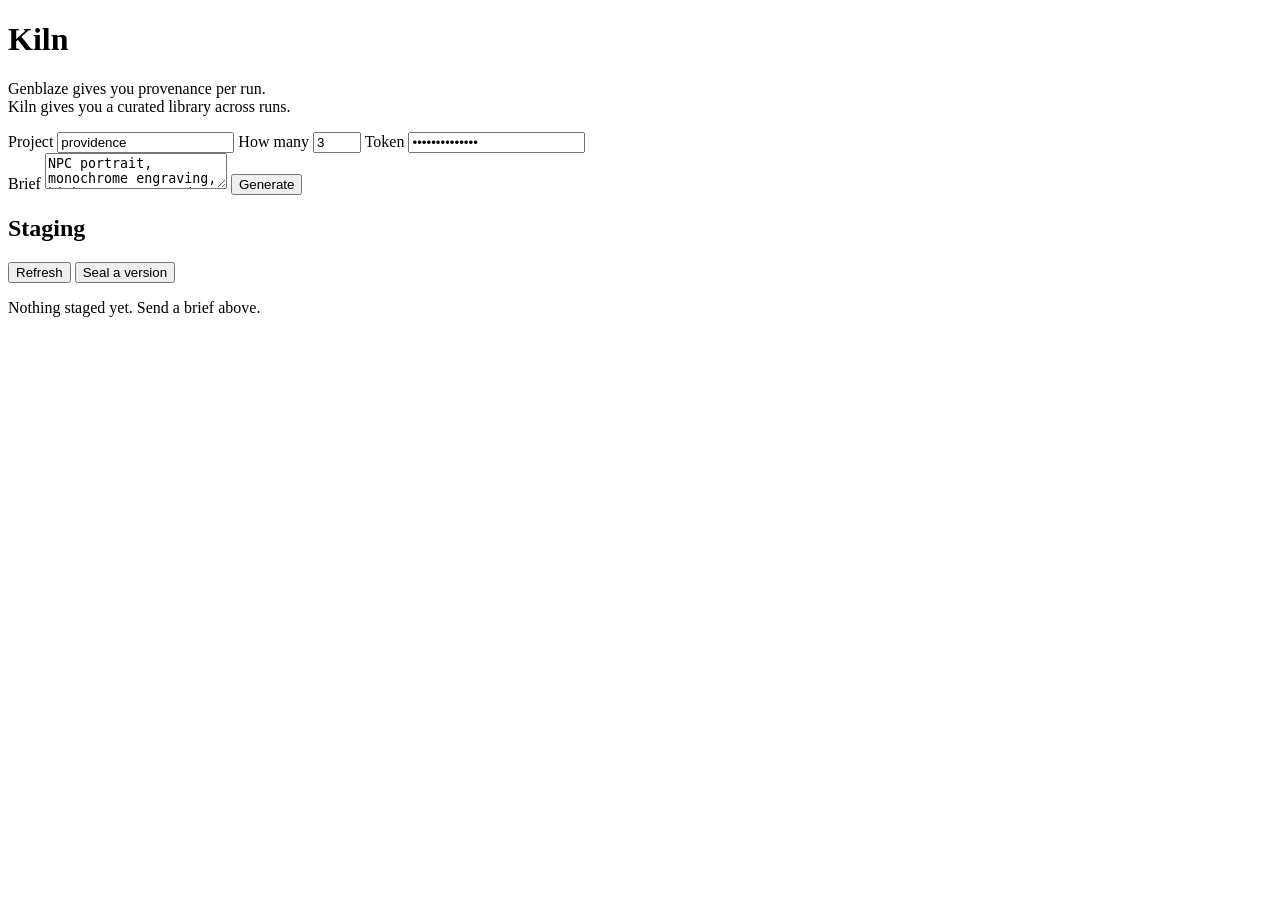
==== static/index.html @ 76218956 "Add UI and service wiring; full journey verified in a browser Verified live at localhost:8000: brief" ====
<!doctype html>
<html lang="en">
<head>
<meta charset="utf-8">
<meta name="viewport" content="width=device-width, initial-scale=1">
<title>Kiln — assets with a memory</title>
<link rel="stylesheet" href="/styles.css">
</head>
<body>

<header>
  <h1>Kiln</h1>
  <p class="tagline">Genblaze gives you provenance per run.<br>
     Kiln gives you a curated library across runs.</p>
</header>

<section class="panel">
  <form id="brief-form">
    <div class="row">
      <label>Project <input id="project" value="providence" required></label>
      <label>How many <input id="count" type="number" min="1" max="12" value="3"></label>
      <label>Token <input id="token" type="password" value="kiln-demo-2026"></label>
    </div>
    <label>Brief
      <textarea id="description" rows="2" required>NPC portrait, monochrome engraving, high contrast woodcut</textarea>
    </label>
    <button id="go">Generate</button>
  </form>
  <p id="status" class="status"></p>
</section>

<section class="panel">
  <div class="row spread">
    <h2>Staging</h2>
    <span>
      <button id="refresh" class="ghost">Refresh</button>
      <button id="publish">Seal a version</button>
    </span>
  </div>
  <div id="grid"></div>
  <p id="empty" class="muted">Nothing staged yet. Send a brief above.</p>
</section>

<dialog id="prov">
  <h2>Provenance</h2>
  <dl id="prov-body"></dl>
  <button onclick="document.getElementById('prov').close()">Close</button>
</dialog>

<script src="/app.js"></script>
</body>
</html>
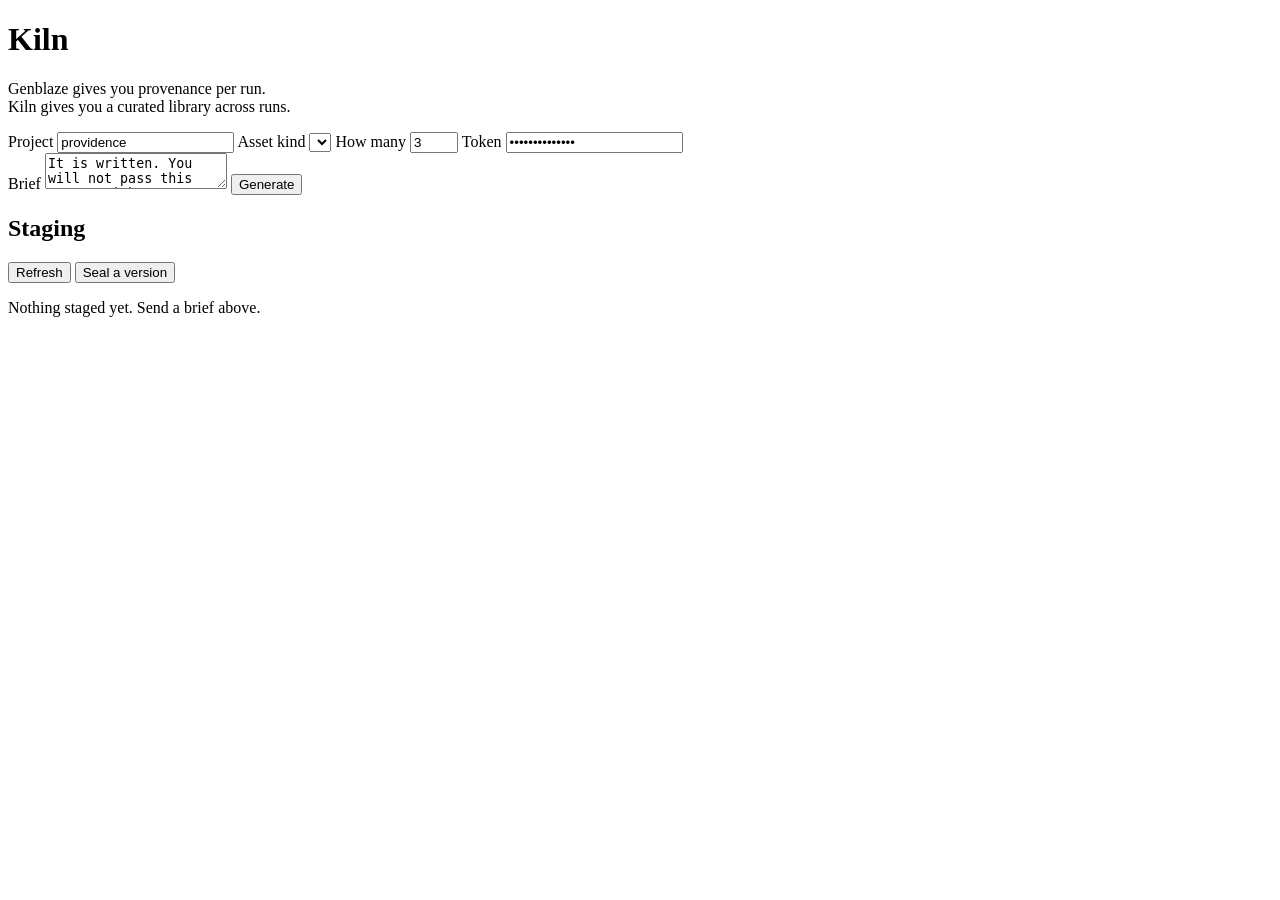
==== commit 5684f353: "Add asset kinds, savings counter, and per-modality previews Kinds declare what a deployment can make" ====
--- a/static/index.html
+++ b/static/index.html
@@ -18,15 +18,17 @@
   <form id="brief-form">
     <div class="row">
       <label>Project <input id="project" value="providence" required></label>
+      <label>Asset kind <select id="kind"></select></label>
       <label>How many <input id="count" type="number" min="1" max="12" value="3"></label>
       <label>Token <input id="token" type="password" value="kiln-demo-2026"></label>
     </div>
     <label>Brief
-      <textarea id="description" rows="2" required>NPC portrait, monochrome engraving, high contrast woodcut</textarea>
+      <textarea id="description" rows="2" required>It is written. You will not pass this gate tonight.</textarea>
     </label>
     <button id="go">Generate</button>
   </form>
   <p id="status" class="status"></p>
+  <p id="savings" class="muted"></p>
 </section>
 
 <section class="panel">
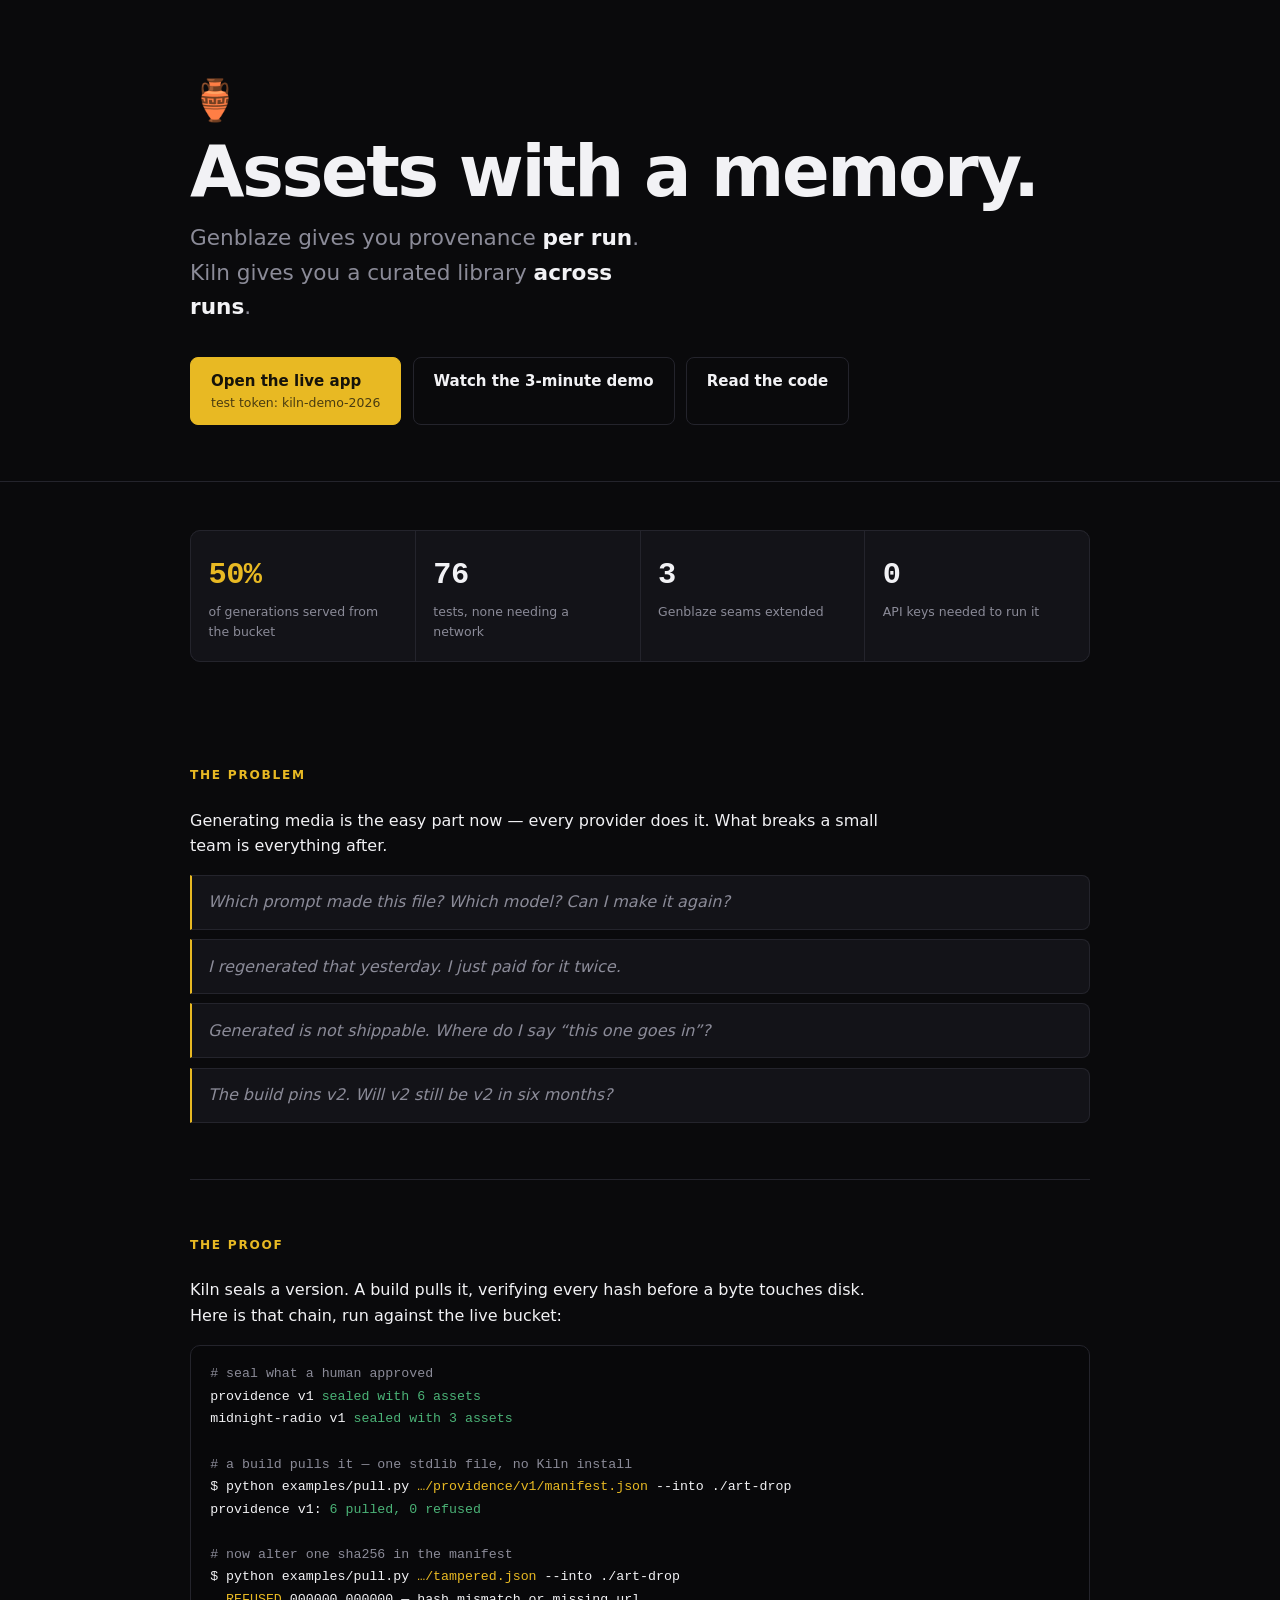
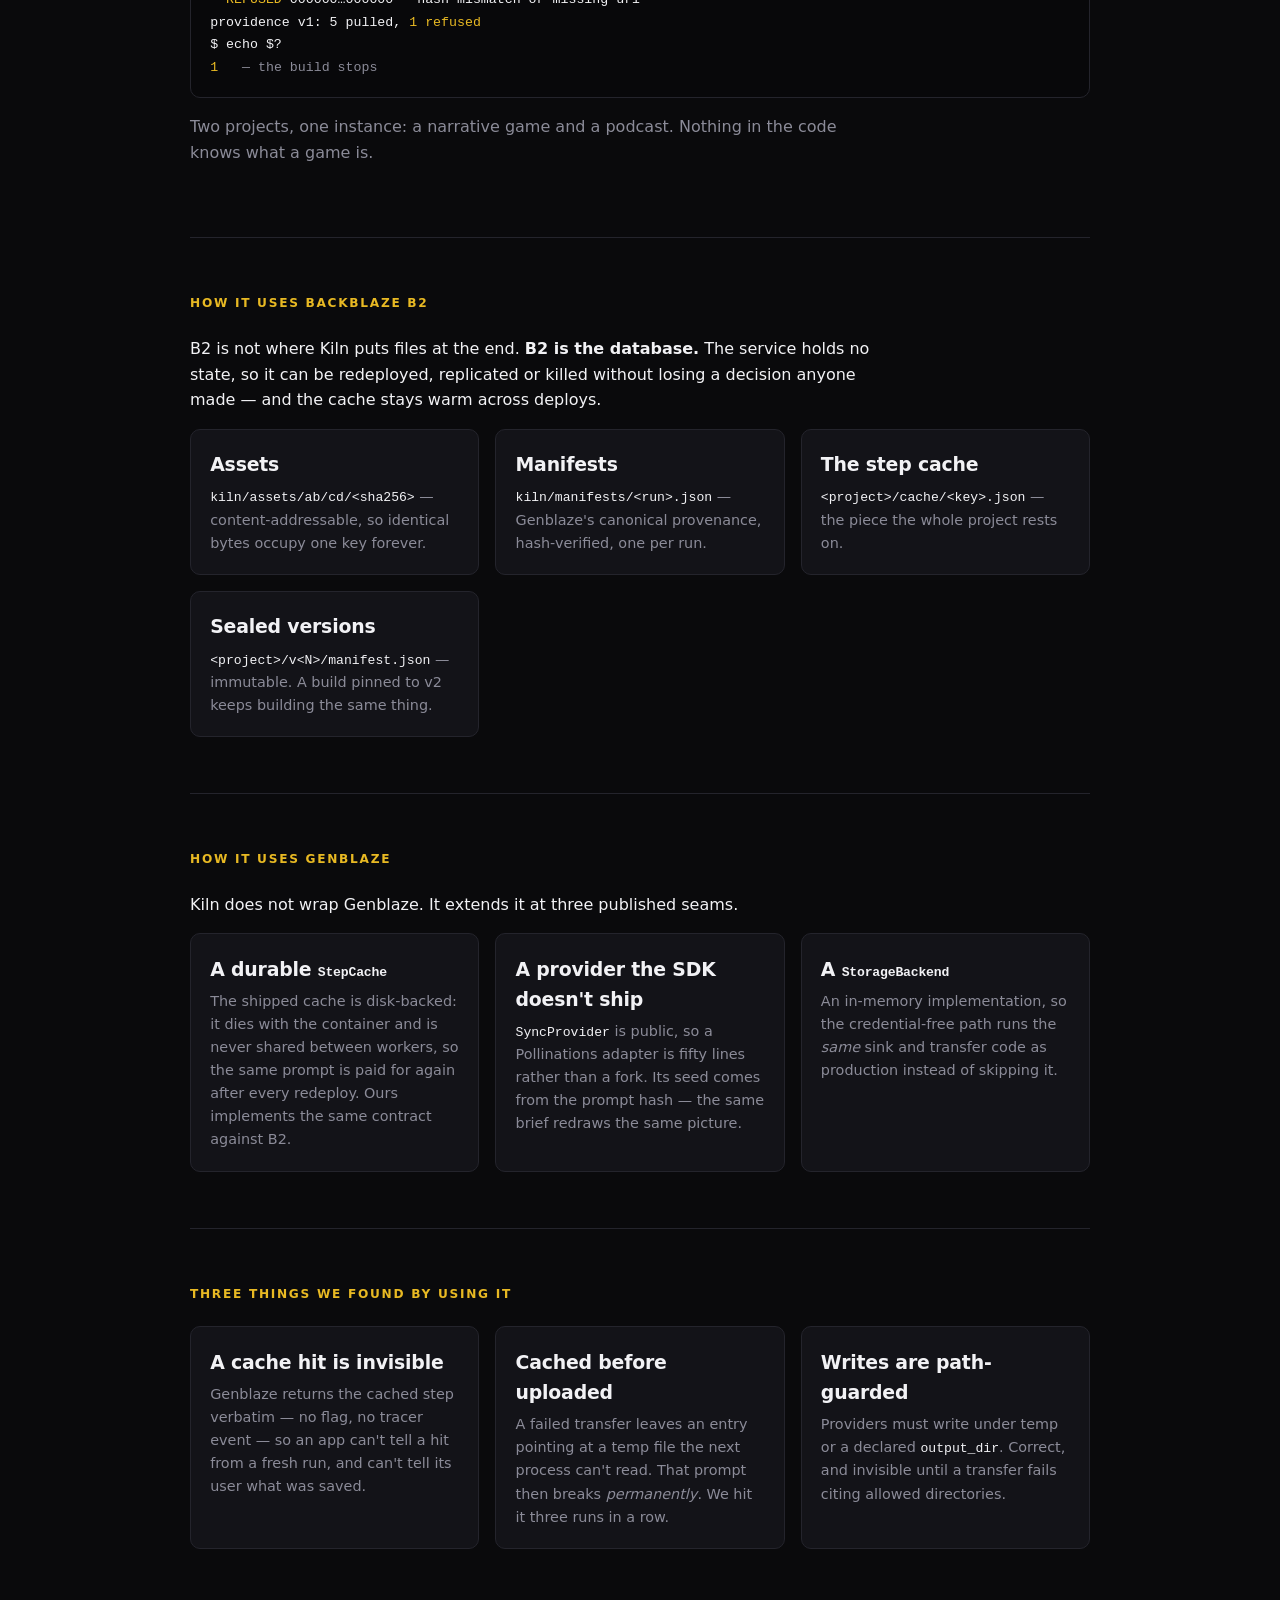
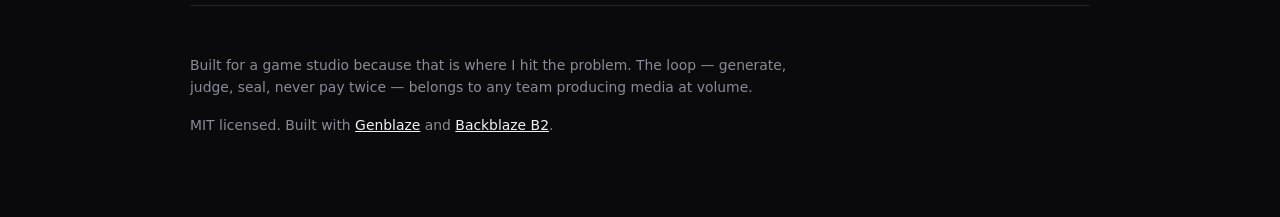
==== commit 12eacb6e: "One server, one origin: the showcase is the app's front door Follows the LAFYA model rather than spl" ====
--- a/static/index.html
+++ b/static/index.html
@@ -4,51 +4,247 @@
 <meta charset="utf-8">
 <meta name="viewport" content="width=device-width, initial-scale=1">
 <title>Kiln — assets with a memory</title>
-<link rel="stylesheet" href="/styles.css">
+<meta name="description" content="A curated, versioned asset library built on Genblaze and Backblaze B2. Generate, judge, seal — and never pay for the same generation twice.">
+<link rel="icon" href="data:image/svg+xml,<svg xmlns='http://www.w3.org/2000/svg' viewBox='0 0 100 100'><text y='.9em' font-size='90'>🏺</text></svg>">
+<style>
+  :root {
+    --bg: #0a0a0c;
+    --panel: #131318;
+    --line: #24242c;
+    --ink: #f2f2f5;
+    --dim: #8b8b98;
+    --hot: #e8b923;
+    --ok: #4bb377;
+    --mono: ui-monospace, "SF Mono", "Cascadia Code", Menlo, monospace;
+    color-scheme: dark;
+  }
+  * { box-sizing: border-box; }
+  html { scroll-behavior: smooth; }
+  body {
+    margin: 0;
+    background: var(--bg);
+    color: var(--ink);
+    font-family: ui-sans-serif, system-ui, -apple-system, "Segoe UI", sans-serif;
+    line-height: 1.6;
+    -webkit-font-smoothing: antialiased;
+  }
+  .wrap { max-width: 940px; margin: 0 auto; padding: 0 1.25rem; }
+
+  /* ---- hero ---- */
+  header { padding: 5rem 0 3.5rem; border-bottom: 1px solid var(--line); }
+  .mark { font-size: 2.5rem; line-height: 1; }
+  h1 {
+    font-size: clamp(2.6rem, 7vw, 4.4rem);
+    line-height: 1.03;
+    letter-spacing: -0.035em;
+    margin: 1rem 0 0.8rem;
+    font-weight: 700;
+  }
+  .claim {
+    font-size: clamp(1.05rem, 2.4vw, 1.35rem);
+    color: var(--dim);
+    max-width: 34ch;
+    margin: 0 0 2rem;
+  }
+  .claim b { color: var(--ink); font-weight: 600; }
+
+  .actions { display: flex; flex-wrap: wrap; gap: 0.7rem; }
+  a.btn {
+    display: inline-block;
+    padding: 0.7rem 1.25rem;
+    border-radius: 8px;
+    text-decoration: none;
+    font-weight: 600;
+    font-size: 0.94rem;
+    border: 1px solid var(--line);
+    color: var(--ink);
+    transition: transform 0.12s ease, border-color 0.12s ease;
+  }
+  a.btn:hover { transform: translateY(-1px); border-color: var(--hot); }
+  a.btn.primary { background: var(--hot); color: #16130a; border-color: var(--hot); }
+  a.btn small { display: block; font-weight: 400; font-size: 0.78rem; opacity: 0.75; }
+
+  /* ---- stats ---- */
+  .stats {
+    display: grid;
+    grid-template-columns: repeat(auto-fit, minmax(150px, 1fr));
+    gap: 1px;
+    background: var(--line);
+    border: 1px solid var(--line);
+    border-radius: 10px;
+    overflow: hidden;
+    margin: 3rem 0;
+  }
+  .stat { background: var(--panel); padding: 1.2rem 1.1rem; }
+  .stat .n { font-size: 1.9rem; font-weight: 700; letter-spacing: -0.02em; font-family: var(--mono); }
+  .stat .n.hot { color: var(--hot); }
+  .stat .l { font-size: 0.78rem; color: var(--dim); margin-top: 0.15rem; }
+
+  /* ---- sections ---- */
+  section { padding: 3.5rem 0; border-bottom: 1px solid var(--line); }
+  h2 {
+    font-size: 0.76rem;
+    text-transform: uppercase;
+    letter-spacing: 0.14em;
+    color: var(--hot);
+    margin: 0 0 1.4rem;
+    font-weight: 600;
+  }
+  h3 { font-size: 1.18rem; margin: 0 0 0.4rem; letter-spacing: -0.01em; }
+  p { margin: 0 0 1rem; max-width: 68ch; }
+  .dim { color: var(--dim); }
+
+  .asks { display: grid; gap: 0.6rem; margin: 0; padding: 0; list-style: none; }
+  .asks li {
+    padding: 0.85rem 1rem;
+    background: var(--panel);
+    border: 1px solid var(--line);
+    border-left: 2px solid var(--hot);
+    border-radius: 0 8px 8px 0;
+    font-style: italic;
+    color: var(--dim);
+  }
+
+  .cards { display: grid; grid-template-columns: repeat(auto-fit, minmax(255px, 1fr)); gap: 1rem; }
+  .card {
+    background: var(--panel);
+    border: 1px solid var(--line);
+    border-radius: 10px;
+    padding: 1.2rem;
+  }
+  .card p { font-size: 0.9rem; color: var(--dim); margin: 0; }
+  .card code { color: var(--ink); font-family: var(--mono); font-size: 0.82rem; }
+
+  pre {
+    background: #08080a;
+    border: 1px solid var(--line);
+    border-radius: 10px;
+    padding: 1.1rem 1.2rem;
+    overflow-x: auto;
+    font-family: var(--mono);
+    font-size: 0.83rem;
+    line-height: 1.7;
+    margin: 0 0 1rem;
+  }
+  pre .c { color: var(--dim); }
+  pre .g { color: var(--ok); }
+  pre .y { color: var(--hot); }
+
+  footer { padding: 3rem 0 4rem; color: var(--dim); font-size: 0.87rem; }
+  footer a { color: var(--ink); }
+
+  @media (max-width: 560px) {
+    header { padding: 3rem 0 2.5rem; }
+    .actions { flex-direction: column; }
+    a.btn { text-align: center; }
+  }
+</style>
 </head>
 <body>
 
 <header>
-  <h1>Kiln</h1>
-  <p class="tagline">Genblaze gives you provenance per run.<br>
-     Kiln gives you a curated library across runs.</p>
+  <div class="wrap">
+    <div class="mark">🏺</div>
+    <h1>Assets with a memory.</h1>
+    <p class="claim">
+      Genblaze gives you provenance <b>per run</b>.<br>
+      Kiln gives you a curated library <b>across runs</b>.
+    </p>
+    <div class="actions">
+      <!-- same origin: the tool is this server, not another deployment -->
+      <a class="btn primary" href="/app/">Open the live app<small>test token: kiln-demo-2026</small></a>
+      <!-- TODO: replace with the YouTube URL before submitting -->
+      <a class="btn" href="#" id="video">Watch the 3-minute demo</a>
+      <!-- TODO: replace with the GitHub URL before submitting -->
+      <a class="btn" href="#" id="repo">Read the code</a>
+    </div>
+  </div>
 </header>
 
-<section class="panel">
-  <form id="brief-form">
-    <div class="row">
-      <label>Project <input id="project" value="providence" required></label>
-      <label>Asset kind <select id="kind"></select></label>
-      <label>How many <input id="count" type="number" min="1" max="12" value="3"></label>
-      <label>Token <input id="token" type="password" value="kiln-demo-2026"></label>
-    </div>
-    <label>Brief
-      <textarea id="description" rows="2" required>It is written. You will not pass this gate tonight.</textarea>
-    </label>
-    <button id="go">Generate</button>
-  </form>
-  <p id="status" class="status"></p>
-  <p id="savings" class="muted"></p>
-</section>
-
-<section class="panel">
-  <div class="row spread">
-    <h2>Staging</h2>
-    <span>
-      <button id="refresh" class="ghost">Refresh</button>
-      <button id="publish">Seal a version</button>
-    </span>
+<div class="wrap">
+
+  <div class="stats">
+    <div class="stat"><div class="n hot">50%</div><div class="l">of generations served from the bucket</div></div>
+    <div class="stat"><div class="n">76</div><div class="l">tests, none needing a network</div></div>
+    <div class="stat"><div class="n">3</div><div class="l">Genblaze seams extended</div></div>
+    <div class="stat"><div class="n">0</div><div class="l">API keys needed to run it</div></div>
   </div>
-  <div id="grid"></div>
-  <p id="empty" class="muted">Nothing staged yet. Send a brief above.</p>
-</section>
-
-<dialog id="prov">
-  <h2>Provenance</h2>
-  <dl id="prov-body"></dl>
-  <button onclick="document.getElementById('prov').close()">Close</button>
-</dialog>
-
-<script src="/app.js"></script>
+
+  <section>
+    <h2>The problem</h2>
+    <p>Generating media is the easy part now — every provider does it. What breaks a small team is everything after.</p>
+    <ul class="asks">
+      <li>Which prompt made this file? Which model? Can I make it again?</li>
+      <li>I regenerated that yesterday. I just paid for it twice.</li>
+      <li>Generated is not shippable. Where do I say “this one goes in”?</li>
+      <li>The build pins v2. Will v2 still be v2 in six months?</li>
+    </ul>
+  </section>
+
+  <section>
+    <h2>The proof</h2>
+    <p>Kiln seals a version. A build pulls it, verifying every hash before a byte touches disk. Here is that chain, run against the live bucket:</p>
+<pre><span class="c"># seal what a human approved</span>
+providence v1 <span class="g">sealed with 6 assets</span>
+midnight-radio v1 <span class="g">sealed with 3 assets</span>
+
+<span class="c"># a build pulls it — one stdlib file, no Kiln install</span>
+$ python examples/pull.py <span class="y">…/providence/v1/manifest.json</span> --into ./art-drop
+providence v1: <span class="g">6 pulled, 0 refused</span>
+
+<span class="c"># now alter one sha256 in the manifest</span>
+$ python examples/pull.py <span class="y">…/tampered.json</span> --into ./art-drop
+  <span class="y">REFUSED</span> 000000…000000 — hash mismatch or missing url
+providence v1: 5 pulled, <span class="y">1 refused</span>
+$ echo $?
+<span class="y">1</span>   <span class="c">— the build stops</span></pre>
+    <p class="dim">Two projects, one instance: a narrative game and a podcast. Nothing in the code knows what a game is.</p>
+  </section>
+
+  <section>
+    <h2>How it uses Backblaze B2</h2>
+    <p>B2 is not where Kiln puts files at the end. <b>B2 is the database.</b> The service holds no state, so it can be redeployed, replicated or killed without losing a decision anyone made — and the cache stays warm across deploys.</p>
+    <div class="cards">
+      <div class="card"><h3>Assets</h3><p><code>kiln/assets/ab/cd/&lt;sha256&gt;</code> — content-addressable, so identical bytes occupy one key forever.</p></div>
+      <div class="card"><h3>Manifests</h3><p><code>kiln/manifests/&lt;run&gt;.json</code> — Genblaze's canonical provenance, hash-verified, one per run.</p></div>
+      <div class="card"><h3>The step cache</h3><p><code>&lt;project&gt;/cache/&lt;key&gt;.json</code> — the piece the whole project rests on.</p></div>
+      <div class="card"><h3>Sealed versions</h3><p><code>&lt;project&gt;/v&lt;N&gt;/manifest.json</code> — immutable. A build pinned to v2 keeps building the same thing.</p></div>
+    </div>
+  </section>
+
+  <section>
+    <h2>How it uses Genblaze</h2>
+    <p>Kiln does not wrap Genblaze. It extends it at three published seams.</p>
+    <div class="cards">
+      <div class="card">
+        <h3>A durable <code>StepCache</code></h3>
+        <p>The shipped cache is disk-backed: it dies with the container and is never shared between workers, so the same prompt is paid for again after every redeploy. Ours implements the same contract against B2.</p>
+      </div>
+      <div class="card">
+        <h3>A provider the SDK doesn't ship</h3>
+        <p><code>SyncProvider</code> is public, so a Pollinations adapter is fifty lines rather than a fork. Its seed comes from the prompt hash — the same brief redraws the same picture.</p>
+      </div>
+      <div class="card">
+        <h3>A <code>StorageBackend</code></h3>
+        <p>An in-memory implementation, so the credential-free path runs the <em>same</em> sink and transfer code as production instead of skipping it.</p>
+      </div>
+    </div>
+  </section>
+
+  <section>
+    <h2>Three things we found by using it</h2>
+    <div class="cards">
+      <div class="card"><h3>A cache hit is invisible</h3><p>Genblaze returns the cached step verbatim — no flag, no tracer event — so an app can't tell a hit from a fresh run, and can't tell its user what was saved.</p></div>
+      <div class="card"><h3>Cached before uploaded</h3><p>A failed transfer leaves an entry pointing at a temp file the next process can't read. That prompt then breaks <em>permanently</em>. We hit it three runs in a row.</p></div>
+      <div class="card"><h3>Writes are path-guarded</h3><p>Providers must write under temp or a declared <code>output_dir</code>. Correct, and invisible until a transfer fails citing allowed directories.</p></div>
+    </div>
+  </section>
+
+  <footer>
+    <p>Built for a game studio because that is where I hit the problem. The loop — generate, judge, seal, never pay twice — belongs to any team producing media at volume.</p>
+    <p>MIT licensed. Built with <a href="https://github.com/backblaze-labs/genblaze">Genblaze</a> and <a href="https://www.backblaze.com/cloud-storage">Backblaze B2</a>.</p>
+  </footer>
+
+</div>
 </body>
 </html>
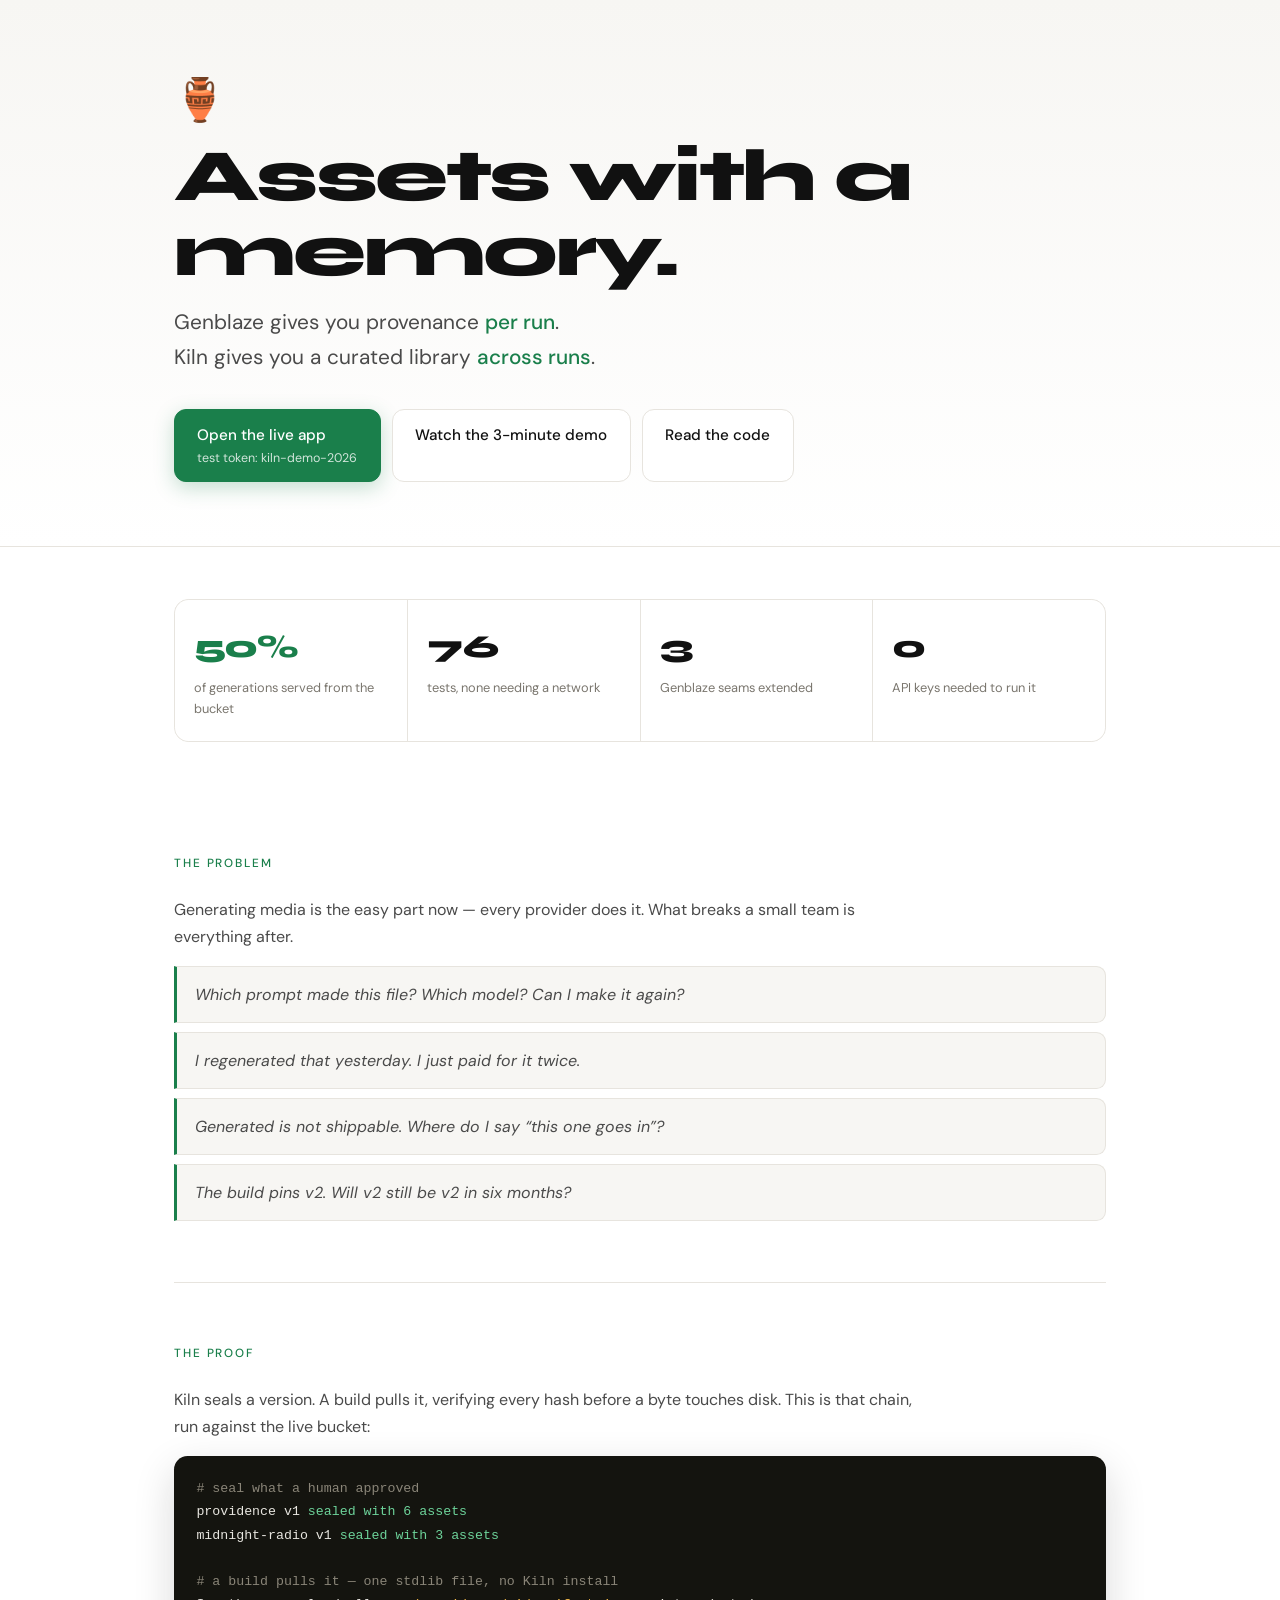
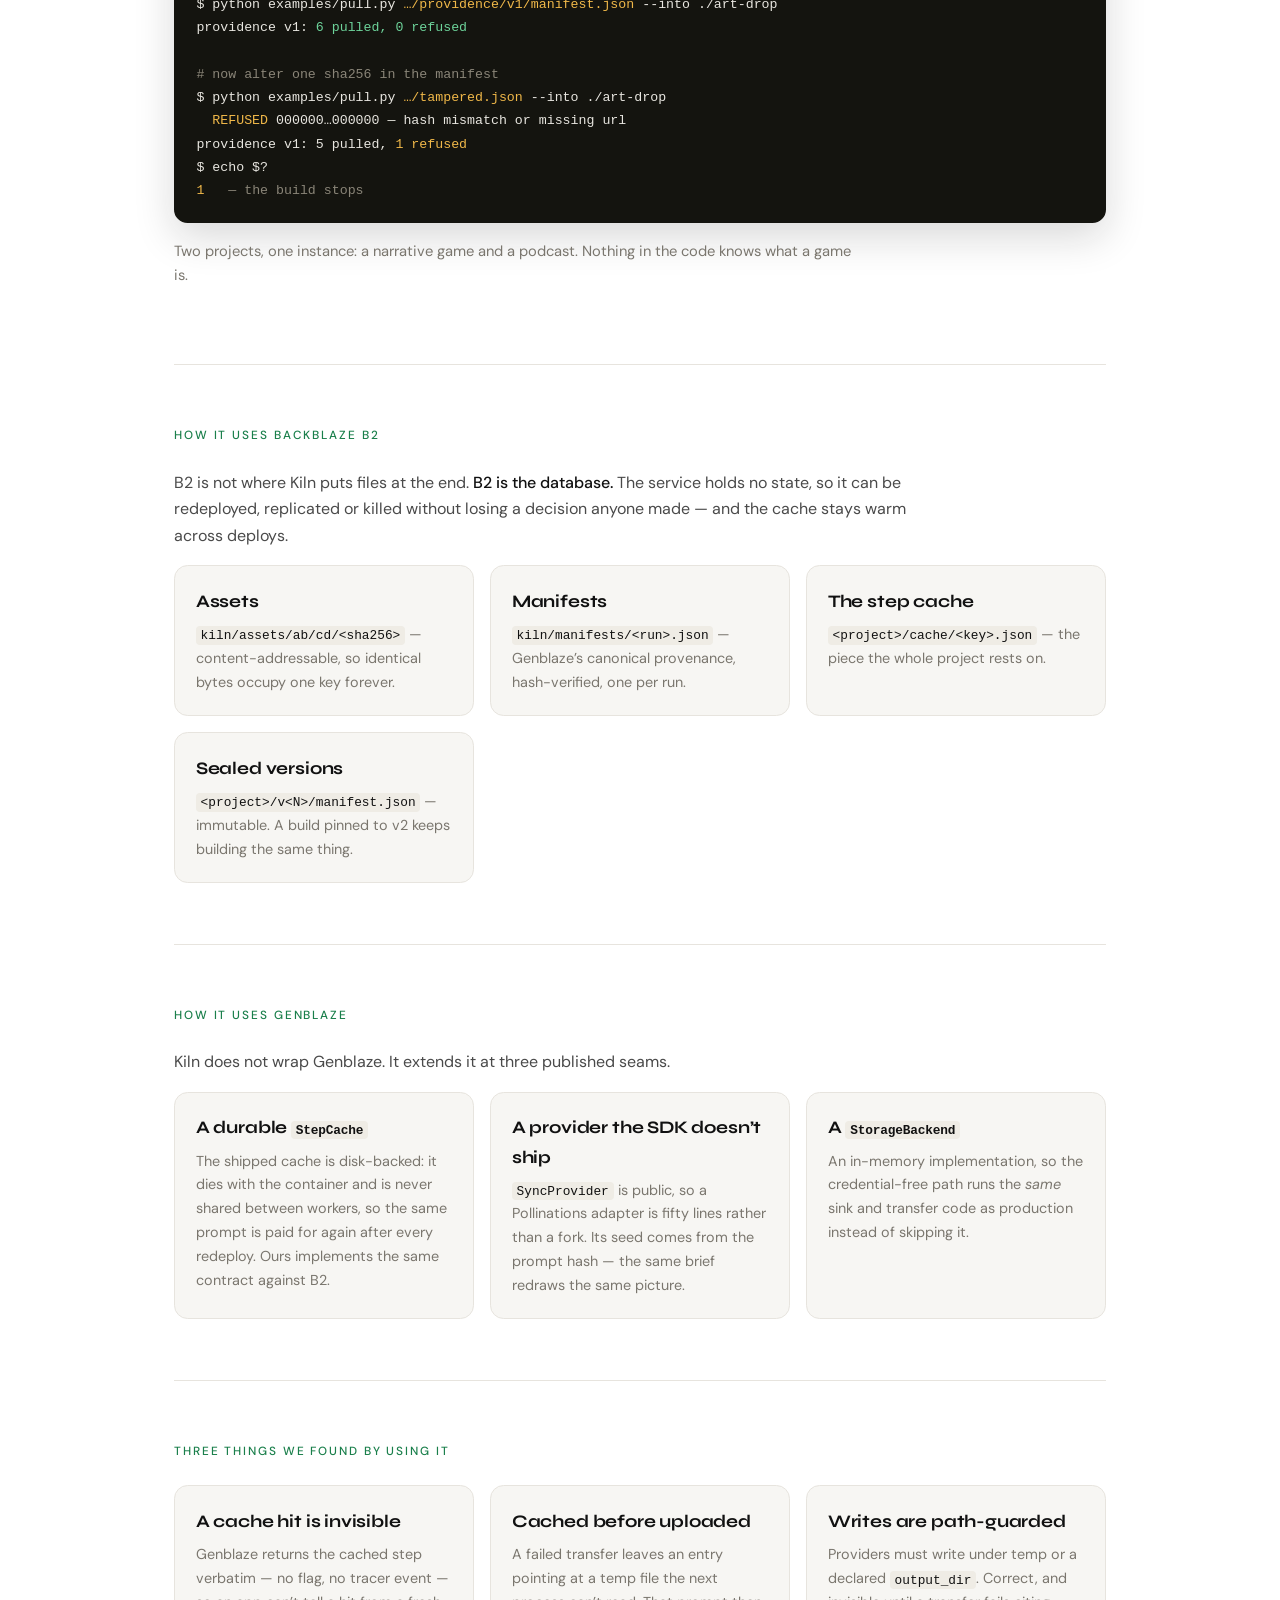
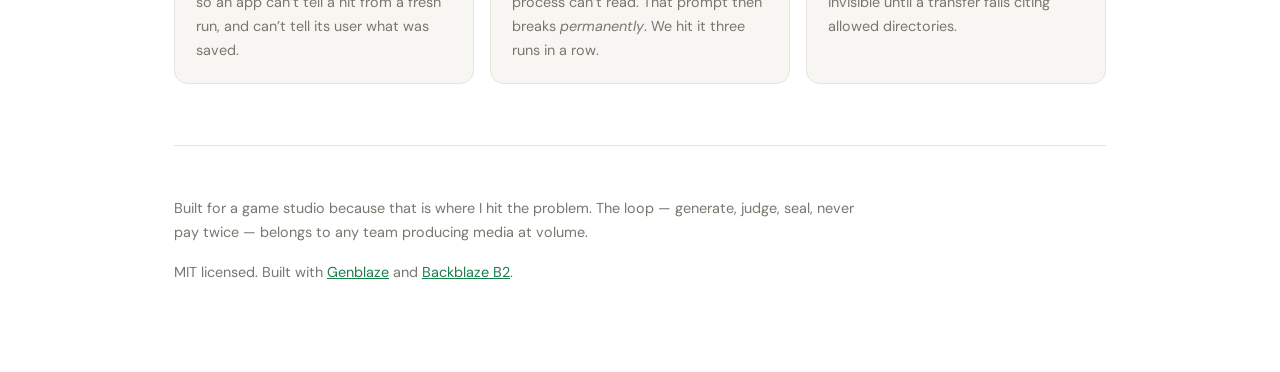
==== commit 5c120c2f: "Adopt the LAFYA design system across both surfaces Light and warm rather than dark-terminal: #ffffff" ====
--- a/static/index.html
+++ b/static/index.html
@@ -6,135 +6,156 @@
 <title>Kiln — assets with a memory</title>
 <meta name="description" content="A curated, versioned asset library built on Genblaze and Backblaze B2. Generate, judge, seal — and never pay for the same generation twice.">
 <link rel="icon" href="data:image/svg+xml,<svg xmlns='http://www.w3.org/2000/svg' viewBox='0 0 100 100'><text y='.9em' font-size='90'>🏺</text></svg>">
+<link rel="preconnect" href="https://fonts.googleapis.com">
+<link rel="preconnect" href="https://fonts.gstatic.com" crossorigin>
+<link href="https://fonts.googleapis.com/css2?family=Syne:wght@700;800&family=DM+Sans:wght@400;500&display=swap" rel="stylesheet">
 <style>
   :root {
-    --bg: #0a0a0c;
-    --panel: #131318;
-    --line: #24242c;
-    --ink: #f2f2f5;
-    --dim: #8b8b98;
-    --hot: #e8b923;
-    --ok: #4bb377;
-    --mono: ui-monospace, "SF Mono", "Cascadia Code", Menlo, monospace;
-    color-scheme: dark;
-  }
-  * { box-sizing: border-box; }
+    --bg:     #ffffff;
+    --bg2:    #f7f6f3;
+    --bg3:    #efece5;
+    --line:   #e7e4de;
+    --green:  #1a7f4b;
+    --cyn:    #0f7fa3;
+    --gold:   #b8790f;
+    --danger: #c0392b;
+    --ink:    #111111;
+    --ink2:   #4a4a4a;
+    --muted:  #7a766e;
+    --display: 'Syne', system-ui, sans-serif;
+    --body: 'DM Sans', 'Inter', system-ui, sans-serif;
+    --mono: ui-monospace, 'SF Mono', 'Cascadia Code', Menlo, monospace;
+    --ease: cubic-bezier(.22,.61,.36,1);
+  }
+  *, *::before, *::after { box-sizing: border-box; margin: 0; padding: 0; }
   html { scroll-behavior: smooth; }
   body {
-    margin: 0;
     background: var(--bg);
     color: var(--ink);
-    font-family: ui-sans-serif, system-ui, -apple-system, "Segoe UI", sans-serif;
-    line-height: 1.6;
+    font-family: var(--body);
+    line-height: 1.65;
     -webkit-font-smoothing: antialiased;
   }
-  .wrap { max-width: 940px; margin: 0 auto; padding: 0 1.25rem; }
+  .wrap { max-width: 980px; margin: 0 auto; padding: 0 1.5rem; }
 
   /* ---- hero ---- */
-  header { padding: 5rem 0 3.5rem; border-bottom: 1px solid var(--line); }
-  .mark { font-size: 2.5rem; line-height: 1; }
+  header {
+    padding: 5rem 0 4rem;
+    background: linear-gradient(180deg, var(--bg2) 0%, var(--bg) 100%);
+    border-bottom: 1px solid var(--line);
+  }
+  .mark { font-size: 2.6rem; line-height: 1; }
   h1 {
-    font-size: clamp(2.6rem, 7vw, 4.4rem);
-    line-height: 1.03;
+    font-family: var(--display);
+    font-weight: 800;
+    font-size: clamp(2.7rem, 7vw, 4.6rem);
+    line-height: 1.02;
     letter-spacing: -0.035em;
-    margin: 1rem 0 0.8rem;
-    font-weight: 700;
-  }
-  .claim {
-    font-size: clamp(1.05rem, 2.4vw, 1.35rem);
-    color: var(--dim);
-    max-width: 34ch;
-    margin: 0 0 2rem;
-  }
-  .claim b { color: var(--ink); font-weight: 600; }
+    margin: 1.1rem 0 1rem;
+  }
+  .claim { font-size: clamp(1.05rem, 2.2vw, 1.3rem); color: var(--ink2); max-width: 36ch; margin-bottom: 2.2rem; }
+  .claim b { color: var(--green); font-weight: 500; }
 
   .actions { display: flex; flex-wrap: wrap; gap: 0.7rem; }
   a.btn {
     display: inline-block;
-    padding: 0.7rem 1.25rem;
-    border-radius: 8px;
+    padding: 0.8rem 1.4rem;
+    border-radius: 0.75rem;
     text-decoration: none;
-    font-weight: 600;
-    font-size: 0.94rem;
-    border: 1px solid var(--line);
+    font-weight: 500;
+    font-size: 0.95rem;
+    border: 1px solid var(--line);
+    background: var(--bg);
     color: var(--ink);
-    transition: transform 0.12s ease, border-color 0.12s ease;
-  }
-  a.btn:hover { transform: translateY(-1px); border-color: var(--hot); }
-  a.btn.primary { background: var(--hot); color: #16130a; border-color: var(--hot); }
-  a.btn small { display: block; font-weight: 400; font-size: 0.78rem; opacity: 0.75; }
+    transition: transform .2s var(--ease), box-shadow .2s var(--ease), border-color .2s;
+  }
+  a.btn:hover { transform: translateY(-2px); box-shadow: 0 8px 24px rgba(17,17,17,.09); }
+  a.btn.primary {
+    background: var(--green);
+    border-color: var(--green);
+    color: #fff;
+    box-shadow: 0 6px 20px rgba(26,127,75,.25);
+  }
+  a.btn.primary:hover { box-shadow: 0 12px 32px rgba(26,127,75,.35); }
+  a.btn small { display: block; font-weight: 400; font-size: 0.78rem; opacity: 0.8; }
 
   /* ---- stats ---- */
   .stats {
     display: grid;
-    grid-template-columns: repeat(auto-fit, minmax(150px, 1fr));
+    grid-template-columns: repeat(auto-fit, minmax(160px, 1fr));
     gap: 1px;
     background: var(--line);
     border: 1px solid var(--line);
-    border-radius: 10px;
+    border-radius: 0.9rem;
     overflow: hidden;
-    margin: 3rem 0;
-  }
-  .stat { background: var(--panel); padding: 1.2rem 1.1rem; }
-  .stat .n { font-size: 1.9rem; font-weight: 700; letter-spacing: -0.02em; font-family: var(--mono); }
-  .stat .n.hot { color: var(--hot); }
-  .stat .l { font-size: 0.78rem; color: var(--dim); margin-top: 0.15rem; }
+    margin: 3.2rem 0;
+  }
+  .stat { background: var(--bg); padding: 1.35rem 1.2rem; }
+  .stat .n { font-family: var(--display); font-weight: 800; font-size: 2rem; letter-spacing: -0.03em; }
+  .stat .n.green { color: var(--green); }
+  .stat .l { font-size: 0.8rem; color: var(--muted); margin-top: 0.2rem; }
 
   /* ---- sections ---- */
-  section { padding: 3.5rem 0; border-bottom: 1px solid var(--line); }
+  section { padding: 3.8rem 0; border-bottom: 1px solid var(--line); }
   h2 {
-    font-size: 0.76rem;
+    font-size: 0.74rem;
     text-transform: uppercase;
-    letter-spacing: 0.14em;
-    color: var(--hot);
-    margin: 0 0 1.4rem;
-    font-weight: 600;
-  }
-  h3 { font-size: 1.18rem; margin: 0 0 0.4rem; letter-spacing: -0.01em; }
-  p { margin: 0 0 1rem; max-width: 68ch; }
-  .dim { color: var(--dim); }
-
-  .asks { display: grid; gap: 0.6rem; margin: 0; padding: 0; list-style: none; }
+    letter-spacing: 0.16em;
+    color: var(--green);
+    margin-bottom: 1.5rem;
+    font-weight: 500;
+  }
+  h3 { font-family: var(--display); font-weight: 700; font-size: 1.1rem; margin-bottom: 0.45rem; letter-spacing: -0.01em; }
+  p { margin-bottom: 1rem; max-width: 68ch; color: var(--ink2); }
+  p b { color: var(--ink); font-weight: 500; }
+  .muted { color: var(--muted); font-size: 0.92rem; }
+
+  .asks { display: grid; gap: 0.55rem; list-style: none; }
   .asks li {
-    padding: 0.85rem 1rem;
-    background: var(--panel);
-    border: 1px solid var(--line);
-    border-left: 2px solid var(--hot);
-    border-radius: 0 8px 8px 0;
+    padding: 0.9rem 1.1rem;
+    background: var(--bg2);
+    border: 1px solid var(--line);
+    border-left: 3px solid var(--green);
+    border-radius: 0 0.6rem 0.6rem 0;
     font-style: italic;
-    color: var(--dim);
-  }
-
-  .cards { display: grid; grid-template-columns: repeat(auto-fit, minmax(255px, 1fr)); gap: 1rem; }
+    color: var(--ink2);
+  }
+
+  .cards { display: grid; grid-template-columns: repeat(auto-fit, minmax(260px, 1fr)); gap: 1rem; }
   .card {
-    background: var(--panel);
-    border: 1px solid var(--line);
-    border-radius: 10px;
-    padding: 1.2rem;
-  }
-  .card p { font-size: 0.9rem; color: var(--dim); margin: 0; }
-  .card code { color: var(--ink); font-family: var(--mono); font-size: 0.82rem; }
-
+    background: var(--bg2);
+    border: 1px solid var(--line);
+    border-radius: 0.85rem;
+    padding: 1.3rem;
+    transition: transform .2s var(--ease), box-shadow .2s var(--ease);
+  }
+  .card:hover { transform: translateY(-2px); box-shadow: 0 10px 30px rgba(17,17,17,.07); }
+  .card p { font-size: 0.9rem; margin: 0; color: var(--muted); }
+  .card code { font-family: var(--mono); font-size: 0.8rem; color: var(--ink); background: var(--bg3); padding: 0.1rem 0.3rem; border-radius: 0.25rem; }
+
+  /* the one dark element: it should pull the eye */
   pre {
-    background: #08080a;
-    border: 1px solid var(--line);
-    border-radius: 10px;
-    padding: 1.1rem 1.2rem;
+    background: #14140f;
+    color: #e8e6e0;
+    border-radius: 0.85rem;
+    padding: 1.3rem 1.4rem;
     overflow-x: auto;
     font-family: var(--mono);
     font-size: 0.83rem;
-    line-height: 1.7;
-    margin: 0 0 1rem;
-  }
-  pre .c { color: var(--dim); }
-  pre .g { color: var(--ok); }
-  pre .y { color: var(--hot); }
-
-  footer { padding: 3rem 0 4rem; color: var(--dim); font-size: 0.87rem; }
-  footer a { color: var(--ink); }
+    line-height: 1.75;
+    margin-bottom: 1rem;
+    box-shadow: 0 14px 40px rgba(17,17,17,.16);
+  }
+  pre .c { color: #8a8578; }
+  pre .g { color: #6dd39a; }
+  pre .y { color: #f0b849; }
+
+  footer { padding: 3.2rem 0 4.5rem; color: var(--muted); font-size: 0.9rem; }
+  footer p { color: var(--muted); }
+  footer a { color: var(--green); }
 
   @media (max-width: 560px) {
-    header { padding: 3rem 0 2.5rem; }
+    header { padding: 3.2rem 0 2.8rem; }
     .actions { flex-direction: column; }
     a.btn { text-align: center; }
   }
@@ -151,7 +172,6 @@
       Kiln gives you a curated library <b>across runs</b>.
     </p>
     <div class="actions">
-      <!-- same origin: the tool is this server, not another deployment -->
       <a class="btn primary" href="/app/">Open the live app<small>test token: kiln-demo-2026</small></a>
       <!-- TODO: replace with the YouTube URL before submitting -->
       <a class="btn" href="#" id="video">Watch the 3-minute demo</a>
@@ -164,7 +184,7 @@
 <div class="wrap">
 
   <div class="stats">
-    <div class="stat"><div class="n hot">50%</div><div class="l">of generations served from the bucket</div></div>
+    <div class="stat"><div class="n green">50%</div><div class="l">of generations served from the bucket</div></div>
     <div class="stat"><div class="n">76</div><div class="l">tests, none needing a network</div></div>
     <div class="stat"><div class="n">3</div><div class="l">Genblaze seams extended</div></div>
     <div class="stat"><div class="n">0</div><div class="l">API keys needed to run it</div></div>
@@ -183,7 +203,7 @@
 
   <section>
     <h2>The proof</h2>
-    <p>Kiln seals a version. A build pulls it, verifying every hash before a byte touches disk. Here is that chain, run against the live bucket:</p>
+    <p>Kiln seals a version. A build pulls it, verifying every hash before a byte touches disk. This is that chain, run against the live bucket:</p>
 <pre><span class="c"># seal what a human approved</span>
 providence v1 <span class="g">sealed with 6 assets</span>
 midnight-radio v1 <span class="g">sealed with 3 assets</span>
@@ -198,7 +218,7 @@
 providence v1: 5 pulled, <span class="y">1 refused</span>
 $ echo $?
 <span class="y">1</span>   <span class="c">— the build stops</span></pre>
-    <p class="dim">Two projects, one instance: a narrative game and a podcast. Nothing in the code knows what a game is.</p>
+    <p class="muted">Two projects, one instance: a narrative game and a podcast. Nothing in the code knows what a game is.</p>
   </section>
 
   <section>
@@ -206,7 +226,7 @@
     <p>B2 is not where Kiln puts files at the end. <b>B2 is the database.</b> The service holds no state, so it can be redeployed, replicated or killed without losing a decision anyone made — and the cache stays warm across deploys.</p>
     <div class="cards">
       <div class="card"><h3>Assets</h3><p><code>kiln/assets/ab/cd/&lt;sha256&gt;</code> — content-addressable, so identical bytes occupy one key forever.</p></div>
-      <div class="card"><h3>Manifests</h3><p><code>kiln/manifests/&lt;run&gt;.json</code> — Genblaze's canonical provenance, hash-verified, one per run.</p></div>
+      <div class="card"><h3>Manifests</h3><p><code>kiln/manifests/&lt;run&gt;.json</code> — Genblaze’s canonical provenance, hash-verified, one per run.</p></div>
       <div class="card"><h3>The step cache</h3><p><code>&lt;project&gt;/cache/&lt;key&gt;.json</code> — the piece the whole project rests on.</p></div>
       <div class="card"><h3>Sealed versions</h3><p><code>&lt;project&gt;/v&lt;N&gt;/manifest.json</code> — immutable. A build pinned to v2 keeps building the same thing.</p></div>
     </div>
@@ -221,7 +241,7 @@
         <p>The shipped cache is disk-backed: it dies with the container and is never shared between workers, so the same prompt is paid for again after every redeploy. Ours implements the same contract against B2.</p>
       </div>
       <div class="card">
-        <h3>A provider the SDK doesn't ship</h3>
+        <h3>A provider the SDK doesn’t ship</h3>
         <p><code>SyncProvider</code> is public, so a Pollinations adapter is fifty lines rather than a fork. Its seed comes from the prompt hash — the same brief redraws the same picture.</p>
       </div>
       <div class="card">
@@ -234,8 +254,8 @@
   <section>
     <h2>Three things we found by using it</h2>
     <div class="cards">
-      <div class="card"><h3>A cache hit is invisible</h3><p>Genblaze returns the cached step verbatim — no flag, no tracer event — so an app can't tell a hit from a fresh run, and can't tell its user what was saved.</p></div>
-      <div class="card"><h3>Cached before uploaded</h3><p>A failed transfer leaves an entry pointing at a temp file the next process can't read. That prompt then breaks <em>permanently</em>. We hit it three runs in a row.</p></div>
+      <div class="card"><h3>A cache hit is invisible</h3><p>Genblaze returns the cached step verbatim — no flag, no tracer event — so an app can’t tell a hit from a fresh run, and can’t tell its user what was saved.</p></div>
+      <div class="card"><h3>Cached before uploaded</h3><p>A failed transfer leaves an entry pointing at a temp file the next process can’t read. That prompt then breaks <em>permanently</em>. We hit it three runs in a row.</p></div>
       <div class="card"><h3>Writes are path-guarded</h3><p>Providers must write under temp or a declared <code>output_dir</code>. Correct, and invisible until a transfer fails citing allowed directories.</p></div>
     </div>
   </section>
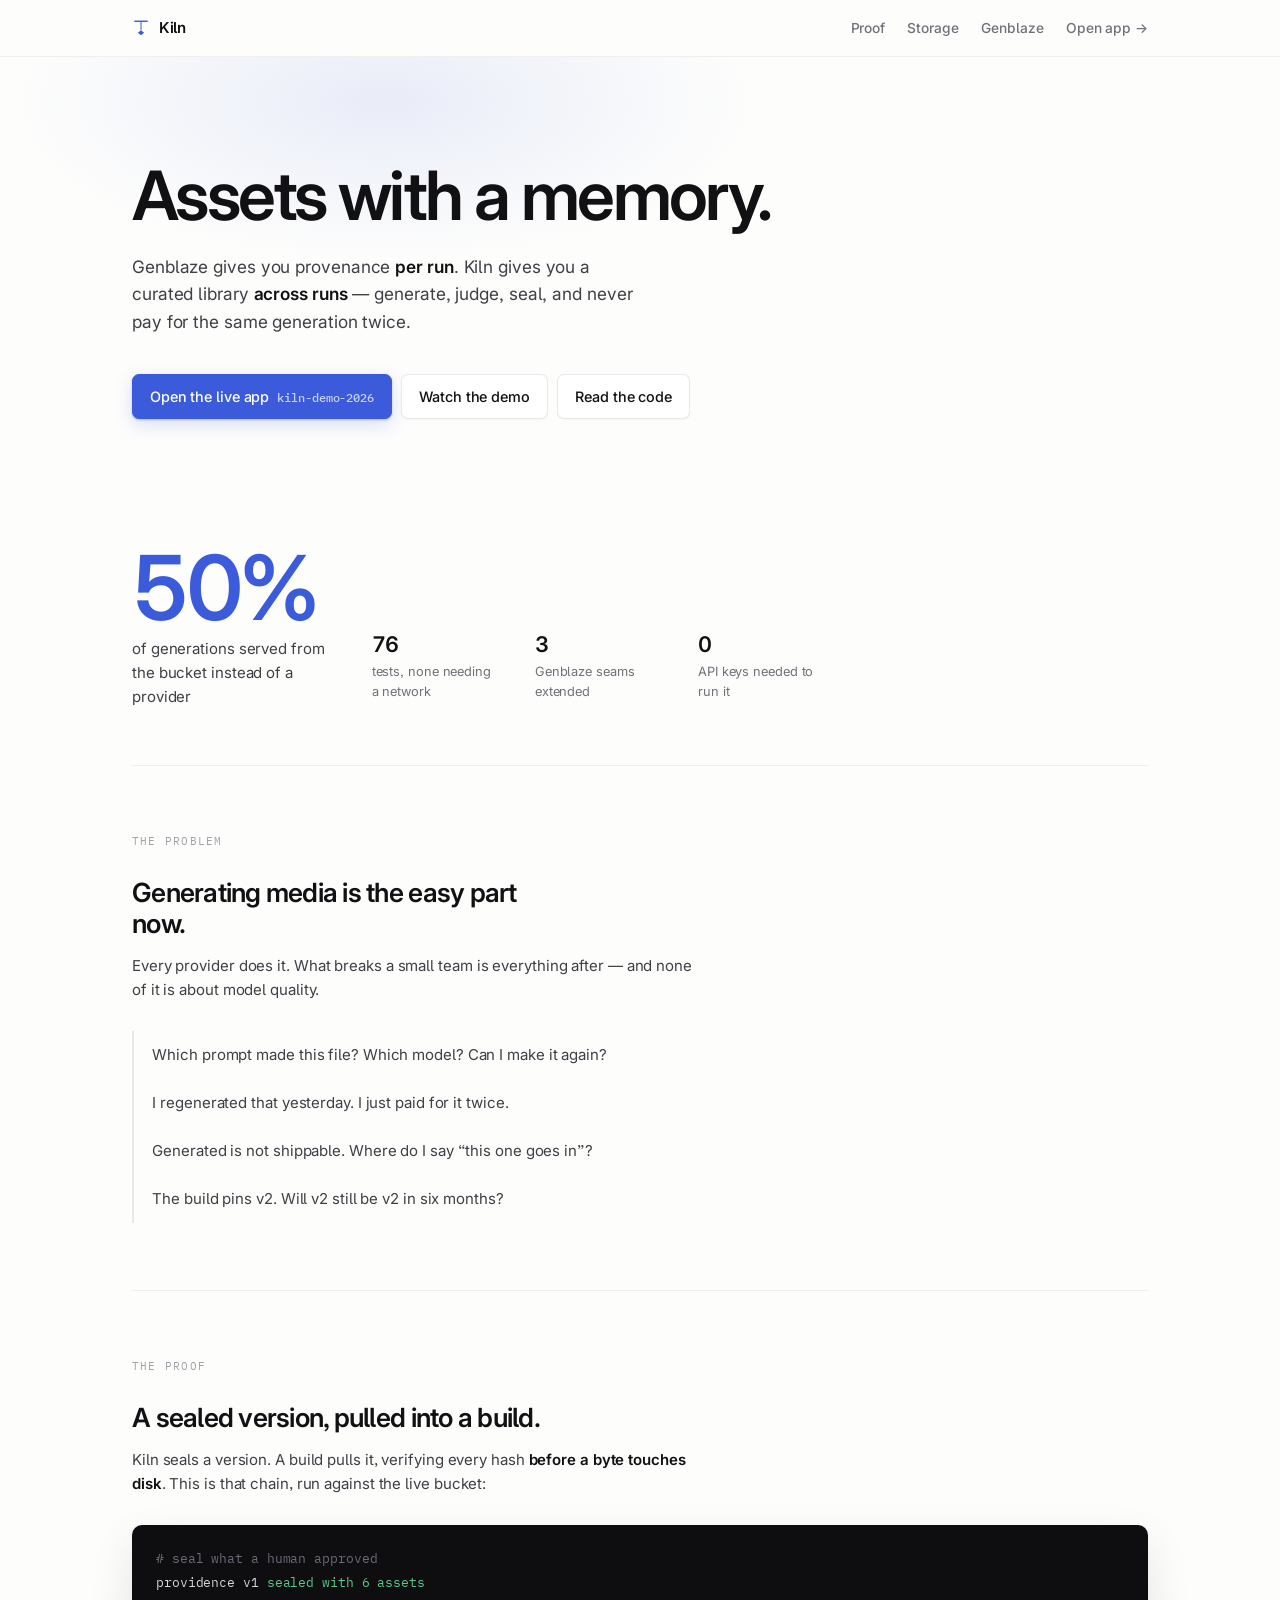
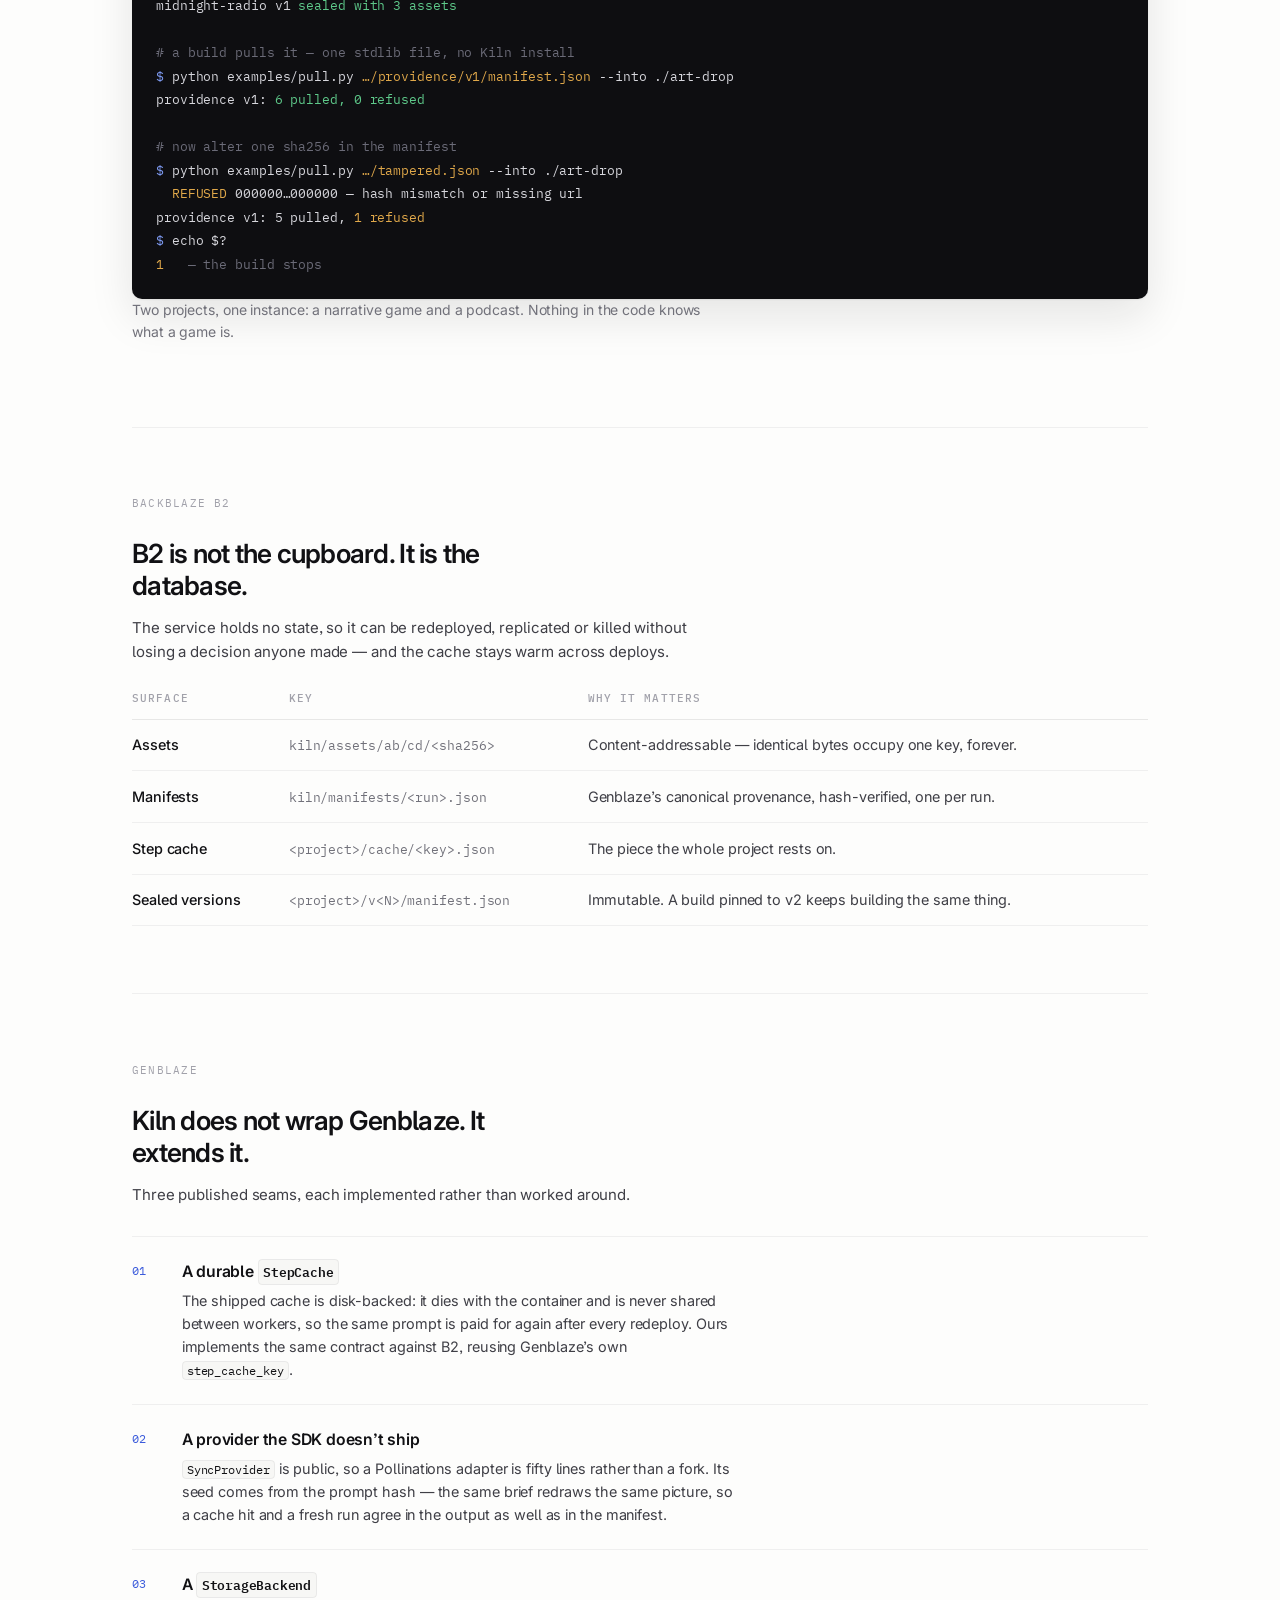
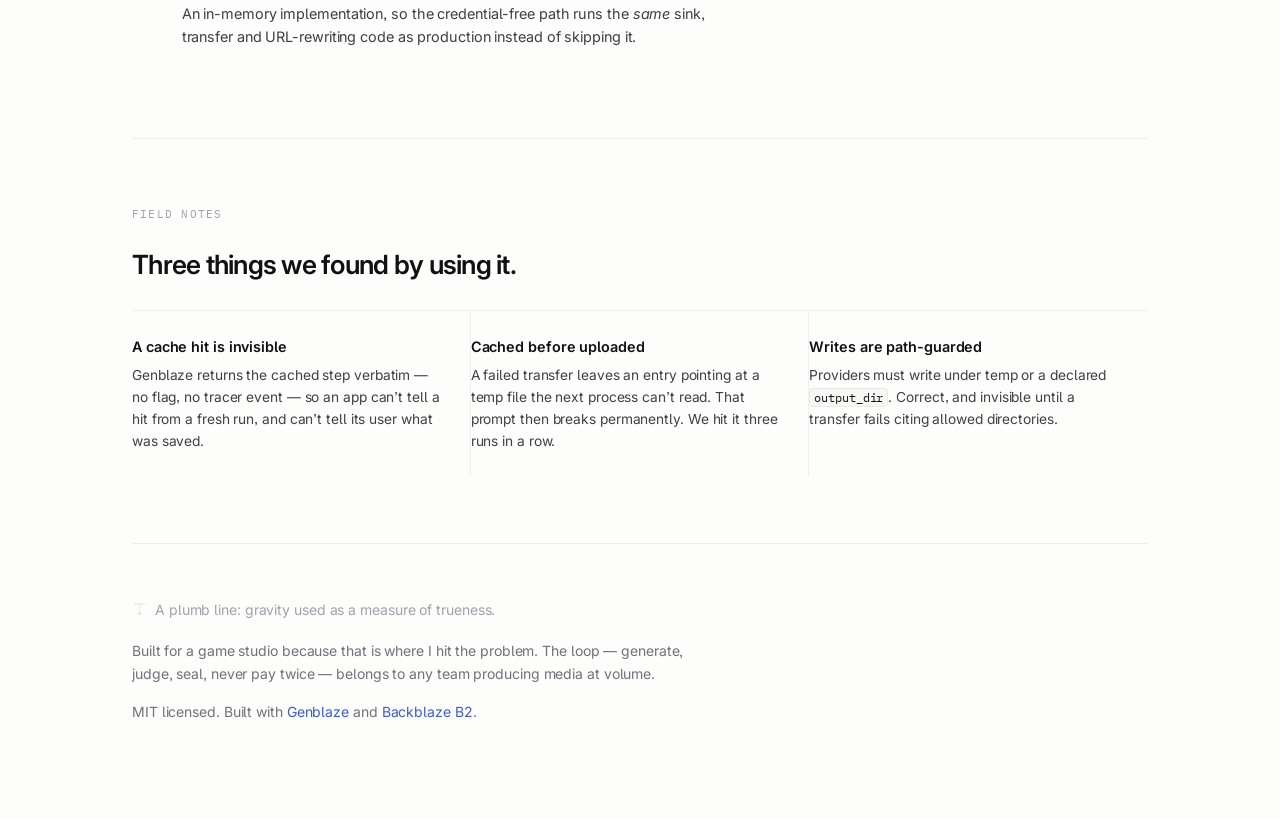
==== commit 58974ea1: "Redesign on Linear's restraint; the plumb line becomes the mark The emoji logo is replaced by Provid" ====
--- a/static/index.html
+++ b/static/index.html
@@ -5,176 +5,237 @@
 <meta name="viewport" content="width=device-width, initial-scale=1">
 <title>Kiln — assets with a memory</title>
 <meta name="description" content="A curated, versioned asset library built on Genblaze and Backblaze B2. Generate, judge, seal — and never pay for the same generation twice.">
-<link rel="icon" href="data:image/svg+xml,<svg xmlns='http://www.w3.org/2000/svg' viewBox='0 0 100 100'><text y='.9em' font-size='90'>🏺</text></svg>">
+<link rel="icon" href="data:image/svg+xml,%3Csvg xmlns='http://www.w3.org/2000/svg' viewBox='0 0 24 24'%3E%3Crect width='24' height='24' fill='%233b5bdb'/%3E%3Cline x1='4' y1='3' x2='20' y2='3' stroke='%23fff' stroke-width='2.2' stroke-linecap='square'/%3E%3Cline x1='12' y1='3' x2='12' y2='15' stroke='%23fff' stroke-width='1.54'/%3E%3Cpath d='M 12 15 L 16.2 18.4 L 12 21.5 L 7.8 18.4 Z' fill='%23fff'/%3E%3C/svg%3E">
 <link rel="preconnect" href="https://fonts.googleapis.com">
 <link rel="preconnect" href="https://fonts.gstatic.com" crossorigin>
-<link href="https://fonts.googleapis.com/css2?family=Syne:wght@700;800&family=DM+Sans:wght@400;500&display=swap" rel="stylesheet">
+<link href="https://fonts.googleapis.com/css2?family=Inter:wght@400;500;600;700&family=IBM+Plex+Mono:wght@400;500&display=swap" rel="stylesheet">
 <style>
   :root {
-    --bg:     #ffffff;
-    --bg2:    #f7f6f3;
-    --bg3:    #efece5;
-    --line:   #e7e4de;
-    --green:  #1a7f4b;
-    --cyn:    #0f7fa3;
-    --gold:   #b8790f;
-    --danger: #c0392b;
-    --ink:    #111111;
-    --ink2:   #4a4a4a;
-    --muted:  #7a766e;
-    --display: 'Syne', system-ui, sans-serif;
-    --body: 'DM Sans', 'Inter', system-ui, sans-serif;
-    --mono: ui-monospace, 'SF Mono', 'Cascadia Code', Menlo, monospace;
-    --ease: cubic-bezier(.22,.61,.36,1);
+    --bg:      #fdfdfc;
+    --bg2:     #f7f7f5;
+    --line:    rgba(17,17,20,.09);
+    --line2:   rgba(17,17,20,.055);
+    --ink:     #111114;
+    --ink2:    #3f3f46;
+    --muted:   #71717a;
+    --faint:   #a1a1aa;
+    --blue:    #3b5bdb;
+    --blue-d:  #2543b8;
+    --danger:  #c0392b;
+    --sans: 'Inter', system-ui, -apple-system, sans-serif;
+    --mono: 'IBM Plex Mono', ui-monospace, 'SF Mono', Menlo, monospace;
   }
   *, *::before, *::after { box-sizing: border-box; margin: 0; padding: 0; }
-  html { scroll-behavior: smooth; }
+  html { scroll-behavior: smooth; -webkit-text-size-adjust: 100%; }
   body {
     background: var(--bg);
     color: var(--ink);
-    font-family: var(--body);
-    line-height: 1.65;
+    font-family: var(--sans);
+    font-size: 15px;
+    line-height: 1.6;
+    letter-spacing: -0.006em;
     -webkit-font-smoothing: antialiased;
-  }
-  .wrap { max-width: 980px; margin: 0 auto; padding: 0 1.5rem; }
-
-  /* ---- hero ---- */
-  header {
-    padding: 5rem 0 4rem;
-    background: linear-gradient(180deg, var(--bg2) 0%, var(--bg) 100%);
-    border-bottom: 1px solid var(--line);
-  }
-  .mark { font-size: 2.6rem; line-height: 1; }
+    font-feature-settings: 'cv05' 1, 'ss03' 1;
+  }
+  .wrap { max-width: 1080px; margin: 0 auto; padding: 0 2rem; }
+  @media (max-width: 640px) { .wrap { padding: 0 1.25rem; } }
+
+  /* ── nav ─────────────────────────────────────────────── */
+  nav {
+    position: sticky; top: 0; z-index: 10;
+    background: rgba(253,253,252,.82);
+    backdrop-filter: saturate(180%) blur(12px);
+    border-bottom: 1px solid var(--line2);
+  }
+  nav .wrap { display: flex; align-items: center; justify-content: space-between; height: 56px; }
+  .brand { display: flex; align-items: center; gap: 0.55rem; text-decoration: none; color: var(--ink); }
+  .brand svg { color: var(--blue); display: block; }
+  .brand span { font-weight: 600; font-size: 0.94rem; letter-spacing: -0.015em; }
+  nav .links { display: flex; gap: 1.4rem; align-items: center; }
+  nav .links a { color: var(--muted); text-decoration: none; font-size: 0.86rem; font-weight: 500; transition: color .15s; }
+  nav .links a:hover { color: var(--ink); }
+  @media (max-width: 640px) { nav .links a.hide-sm { display: none; } }
+
+  /* ── hero: one glow, asymmetric measure ──────────────── */
+  header { position: relative; padding: 6.5rem 0 5rem; overflow: hidden; }
+  header::before {
+    content: '';
+    position: absolute; inset: -40% 30% 40% -10%;
+    background: radial-gradient(closest-side, rgba(59,91,219,.10), transparent 72%);
+    pointer-events: none;
+  }
+  header .wrap { position: relative; }
   h1 {
-    font-family: var(--display);
-    font-weight: 800;
-    font-size: clamp(2.7rem, 7vw, 4.6rem);
+    font-size: clamp(2.9rem, 6.4vw, 4.25rem);
     line-height: 1.02;
-    letter-spacing: -0.035em;
-    margin: 1.1rem 0 1rem;
-  }
-  .claim { font-size: clamp(1.05rem, 2.2vw, 1.3rem); color: var(--ink2); max-width: 36ch; margin-bottom: 2.2rem; }
-  .claim b { color: var(--green); font-weight: 500; }
-
-  .actions { display: flex; flex-wrap: wrap; gap: 0.7rem; }
+    letter-spacing: -0.038em;
+    font-weight: 600;
+    max-width: 15ch;          /* forces the break — the line is designed, not accidental */
+    margin-bottom: 1.4rem;
+  }
+  .claim { font-size: 1.075rem; color: var(--ink2); max-width: 46ch; margin-bottom: 2.4rem; }
+  .claim b { color: var(--ink); font-weight: 600; }
+
+  .actions { display: flex; flex-wrap: wrap; gap: 0.6rem; align-items: center; }
   a.btn {
-    display: inline-block;
-    padding: 0.8rem 1.4rem;
-    border-radius: 0.75rem;
+    display: inline-flex; align-items: baseline; gap: 0.5rem;
+    padding: 0.62rem 1.05rem;
+    border-radius: 7px;
     text-decoration: none;
-    font-weight: 500;
-    font-size: 0.95rem;
+    font-weight: 500; font-size: 0.9rem;
     border: 1px solid var(--line);
-    background: var(--bg);
-    color: var(--ink);
-    transition: transform .2s var(--ease), box-shadow .2s var(--ease), border-color .2s;
-  }
-  a.btn:hover { transform: translateY(-2px); box-shadow: 0 8px 24px rgba(17,17,17,.09); }
+    background: #fff; color: var(--ink);
+    box-shadow: 0 1px 2px rgba(17,17,20,.04);
+    transition: background .15s, border-color .15s, transform .15s;
+  }
+  a.btn:hover { transform: translateY(-1px); border-color: rgba(17,17,20,.18); }
   a.btn.primary {
-    background: var(--green);
-    border-color: var(--green);
-    color: #fff;
-    box-shadow: 0 6px 20px rgba(26,127,75,.25);
-  }
-  a.btn.primary:hover { box-shadow: 0 12px 32px rgba(26,127,75,.35); }
-  a.btn small { display: block; font-weight: 400; font-size: 0.78rem; opacity: 0.8; }
-
-  /* ---- stats ---- */
-  .stats {
-    display: grid;
-    grid-template-columns: repeat(auto-fit, minmax(160px, 1fr));
-    gap: 1px;
-    background: var(--line);
-    border: 1px solid var(--line);
-    border-radius: 0.9rem;
-    overflow: hidden;
-    margin: 3.2rem 0;
-  }
-  .stat { background: var(--bg); padding: 1.35rem 1.2rem; }
-  .stat .n { font-family: var(--display); font-weight: 800; font-size: 2rem; letter-spacing: -0.03em; }
-  .stat .n.green { color: var(--green); }
-  .stat .l { font-size: 0.8rem; color: var(--muted); margin-top: 0.2rem; }
-
-  /* ---- sections ---- */
-  section { padding: 3.8rem 0; border-bottom: 1px solid var(--line); }
+    background: var(--blue); border-color: var(--blue); color: #fff;
+    box-shadow: 0 1px 2px rgba(37,67,184,.30), 0 6px 18px rgba(59,91,219,.18);
+  }
+  a.btn.primary:hover { background: var(--blue-d); border-color: var(--blue-d); }
+  a.btn .k { font-family: var(--mono); font-size: 0.76rem; opacity: .72; }
+
+  /* ── the one big number, then the rest small ─────────── */
+  .figures {
+    display: flex; align-items: flex-end; gap: 2.6rem;
+    flex-wrap: wrap;
+    padding: 3rem 0 3.5rem;
+    border-bottom: 1px solid var(--line2);
+  }
+  .figure-lead .n {
+    font-size: clamp(3.6rem, 9vw, 5.6rem);
+    font-weight: 600; letter-spacing: -0.05em; line-height: 0.92;
+    color: var(--blue);
+    font-variant-numeric: tabular-nums;
+  }
+  .figure-lead .l { color: var(--ink2); max-width: 22ch; margin-top: 0.5rem; }
+  .figure-rest { display: flex; gap: 2.2rem; flex-wrap: wrap; padding-bottom: 0.4rem; }
+  .figure-rest div .n { font-size: 1.35rem; font-weight: 600; letter-spacing: -0.02em; font-variant-numeric: tabular-nums; }
+  .figure-rest div .l { font-size: 0.8rem; color: var(--muted); max-width: 16ch; }
+
+  /* ── sections ────────────────────────────────────────── */
+  section { padding: 4.2rem 0; border-bottom: 1px solid var(--line2); }
+  .eyebrow {
+    font-family: var(--mono);
+    font-size: 0.695rem;
+    text-transform: uppercase;
+    letter-spacing: 0.11em;
+    color: var(--faint);
+    margin-bottom: 1.6rem;
+  }
   h2 {
-    font-size: 0.74rem;
-    text-transform: uppercase;
-    letter-spacing: 0.16em;
-    color: var(--green);
-    margin-bottom: 1.5rem;
-    font-weight: 500;
-  }
-  h3 { font-family: var(--display); font-weight: 700; font-size: 1.1rem; margin-bottom: 0.45rem; letter-spacing: -0.01em; }
-  p { margin-bottom: 1rem; max-width: 68ch; color: var(--ink2); }
-  p b { color: var(--ink); font-weight: 500; }
-  .muted { color: var(--muted); font-size: 0.92rem; }
-
-  .asks { display: grid; gap: 0.55rem; list-style: none; }
+    font-size: 1.65rem; font-weight: 600; letter-spacing: -0.028em;
+    line-height: 1.2; margin-bottom: 0.9rem; max-width: 24ch;
+  }
+  p { color: var(--ink2); max-width: 64ch; margin-bottom: 1rem; }
+  p b { color: var(--ink); font-weight: 600; }
+  .note { color: var(--muted); font-size: 0.875rem; }
+  code {
+    font-family: var(--mono); font-size: 0.845em;
+    background: var(--bg2); border: 1px solid var(--line2);
+    padding: 0.08em 0.34em; border-radius: 4px; color: var(--ink);
+  }
+
+  /* questions: a rule, not a card */
+  .asks { list-style: none; margin: 1.8rem 0 0; }
   .asks li {
-    padding: 0.9rem 1.1rem;
-    background: var(--bg2);
-    border: 1px solid var(--line);
-    border-left: 3px solid var(--green);
-    border-radius: 0 0.6rem 0.6rem 0;
-    font-style: italic;
+    padding: 0.75rem 0 0.75rem 1.15rem;
+    border-left: 2px solid var(--line);
     color: var(--ink2);
-  }
-
-  .cards { display: grid; grid-template-columns: repeat(auto-fit, minmax(260px, 1fr)); gap: 1rem; }
-  .card {
-    background: var(--bg2);
-    border: 1px solid var(--line);
-    border-radius: 0.85rem;
-    padding: 1.3rem;
-    transition: transform .2s var(--ease), box-shadow .2s var(--ease);
-  }
-  .card:hover { transform: translateY(-2px); box-shadow: 0 10px 30px rgba(17,17,17,.07); }
-  .card p { font-size: 0.9rem; margin: 0; color: var(--muted); }
-  .card code { font-family: var(--mono); font-size: 0.8rem; color: var(--ink); background: var(--bg3); padding: 0.1rem 0.3rem; border-radius: 0.25rem; }
-
-  /* the one dark element: it should pull the eye */
+    transition: border-color .15s, color .15s;
+  }
+  .asks li:hover { border-left-color: var(--blue); color: var(--ink); }
+
+  /* B2 surfaces: a table, because it is tabular */
+  table { width: 100%; border-collapse: collapse; margin-top: 1.6rem; font-size: 0.9rem; }
+  th {
+    text-align: left; font-weight: 500; color: var(--faint);
+    font-family: var(--mono); font-size: 0.695rem; text-transform: uppercase; letter-spacing: 0.1em;
+    padding-bottom: 0.7rem; border-bottom: 1px solid var(--line);
+  }
+  td { padding: 0.85rem 1rem 0.85rem 0; border-bottom: 1px solid var(--line2); vertical-align: top; color: var(--ink2); }
+  td:first-child { color: var(--ink); font-weight: 500; white-space: nowrap; }
+  td code { background: none; border: none; padding: 0; color: var(--muted); font-size: 0.8rem; }
+  @media (max-width: 700px) { table, thead, tbody, tr, td, th { display: block; } th { display: none; } td { border: none; padding: 0.15rem 0; } tr { padding: 0.9rem 0; border-bottom: 1px solid var(--line2); display: block; } }
+
+  /* seams: numbered, not boxed */
+  .seams { counter-reset: seam; margin-top: 1.8rem; }
+  .seam { display: grid; grid-template-columns: 2rem 1fr; gap: 1.1rem; padding: 1.4rem 0; border-top: 1px solid var(--line2); }
+  .seam::before {
+    counter-increment: seam; content: counter(seam, decimal-leading-zero);
+    font-family: var(--mono); font-size: 0.78rem; color: var(--blue); padding-top: 0.15rem;
+  }
+  .seam h3 { font-size: 0.985rem; font-weight: 600; letter-spacing: -0.012em; margin-bottom: 0.3rem; }
+  .seam p { margin: 0; font-size: 0.9rem; max-width: 62ch; }
+
+  /* findings: three columns, hairline separated, no boxes */
+  .finds { display: grid; grid-template-columns: repeat(auto-fit, minmax(220px, 1fr)); gap: 0; margin-top: 1.8rem; border-top: 1px solid var(--line2); }
+  .find { padding: 1.5rem 1.5rem 1.5rem 0; border-right: 1px solid var(--line2); }
+  .find:last-child { border-right: none; }
+  .find h3 { font-size: 0.9rem; font-weight: 600; margin-bottom: 0.4rem; }
+  .find p { font-size: 0.86rem; margin: 0; }
+  @media (max-width: 700px) { .find { border-right: none; border-bottom: 1px solid var(--line2); padding-right: 0; } .find:last-child { border-bottom: none; } }
+
+  /* the single dark element */
   pre {
-    background: #14140f;
-    color: #e8e6e0;
-    border-radius: 0.85rem;
-    padding: 1.3rem 1.4rem;
+    background: #0e0e11;
+    color: #d7d7dd;
+    border-radius: 10px;
+    padding: 1.4rem 1.5rem;
     overflow-x: auto;
     font-family: var(--mono);
-    font-size: 0.83rem;
-    line-height: 1.75;
-    margin-bottom: 1rem;
-    box-shadow: 0 14px 40px rgba(17,17,17,.16);
-  }
-  pre .c { color: #8a8578; }
-  pre .g { color: #6dd39a; }
-  pre .y { color: #f0b849; }
-
-  footer { padding: 3.2rem 0 4.5rem; color: var(--muted); font-size: 0.9rem; }
-  footer p { color: var(--muted); }
-  footer a { color: var(--green); }
-
-  @media (max-width: 560px) {
-    header { padding: 3.2rem 0 2.8rem; }
-    .actions { flex-direction: column; }
-    a.btn { text-align: center; }
-  }
+    font-size: 0.795rem;
+    line-height: 1.85;
+    margin-top: 1.8rem;
+    box-shadow: 0 1px 2px rgba(17,17,20,.06), 0 18px 44px rgba(17,17,20,.10);
+  }
+  pre .c { color: #6b6b78; }
+  pre .g { color: #5ec98a; }
+  pre .y { color: #e0a84a; }
+  pre .b { color: #7f9cf5; }
+
+  footer { padding: 3.4rem 0 5rem; color: var(--muted); font-size: 0.875rem; }
+  footer p { color: var(--muted); max-width: 62ch; }
+  footer a { color: var(--blue); text-decoration: none; }
+  footer a:hover { text-decoration: underline; }
+  .colophon { display: flex; align-items: center; gap: 0.5rem; margin-bottom: 1.2rem; color: var(--faint); }
+  .colophon svg { color: var(--line); }
 </style>
 </head>
 <body>
 
+<nav>
+  <div class="wrap">
+    <a class="brand" href="/">
+      <svg width="18" height="18" viewBox="0 0 24 24" fill="none" aria-hidden="true">
+        <line x1="4" y1="3" x2="20" y2="3" stroke="currentColor" stroke-width="1.9" stroke-linecap="square"/>
+        <line x1="12" y1="3" x2="12" y2="15" stroke="currentColor" stroke-width="1.33"/>
+        <path d="M 12 15 L 16.2 18.4 L 12 21.5 L 7.8 18.4 Z" fill="currentColor"/>
+      </svg>
+      <span>Kiln</span>
+    </a>
+    <div class="links">
+      <a class="hide-sm" href="#proof">Proof</a>
+      <a class="hide-sm" href="#storage">Storage</a>
+      <a class="hide-sm" href="#seams">Genblaze</a>
+      <a href="/app/">Open app &rarr;</a>
+    </div>
+  </div>
+</nav>
+
 <header>
   <div class="wrap">
-    <div class="mark">🏺</div>
     <h1>Assets with a memory.</h1>
     <p class="claim">
-      Genblaze gives you provenance <b>per run</b>.<br>
-      Kiln gives you a curated library <b>across runs</b>.
+      Genblaze gives you provenance <b>per run</b>. Kiln gives you a curated
+      library <b>across runs</b> — generate, judge, seal, and never pay for the
+      same generation twice.
     </p>
     <div class="actions">
-      <a class="btn primary" href="/app/">Open the live app<small>test token: kiln-demo-2026</small></a>
+      <a class="btn primary" href="/app/">Open the live app <span class="k">kiln-demo-2026</span></a>
       <!-- TODO: replace with the YouTube URL before submitting -->
-      <a class="btn" href="#" id="video">Watch the 3-minute demo</a>
+      <a class="btn" href="#" id="video">Watch the demo</a>
       <!-- TODO: replace with the GitHub URL before submitting -->
       <a class="btn" href="#" id="repo">Read the code</a>
     </div>
@@ -183,16 +244,22 @@
 
 <div class="wrap">
 
-  <div class="stats">
-    <div class="stat"><div class="n green">50%</div><div class="l">of generations served from the bucket</div></div>
-    <div class="stat"><div class="n">76</div><div class="l">tests, none needing a network</div></div>
-    <div class="stat"><div class="n">3</div><div class="l">Genblaze seams extended</div></div>
-    <div class="stat"><div class="n">0</div><div class="l">API keys needed to run it</div></div>
+  <div class="figures">
+    <div class="figure-lead">
+      <div class="n">50%</div>
+      <div class="l">of generations served from the bucket instead of a provider</div>
+    </div>
+    <div class="figure-rest">
+      <div><div class="n">76</div><div class="l">tests, none needing a network</div></div>
+      <div><div class="n">3</div><div class="l">Genblaze seams extended</div></div>
+      <div><div class="n">0</div><div class="l">API keys needed to run it</div></div>
+    </div>
   </div>
 
   <section>
-    <h2>The problem</h2>
-    <p>Generating media is the easy part now — every provider does it. What breaks a small team is everything after.</p>
+    <p class="eyebrow">The problem</p>
+    <h2>Generating media is the easy part now.</h2>
+    <p>Every provider does it. What breaks a small team is everything after — and none of it is about model quality.</p>
     <ul class="asks">
       <li>Which prompt made this file? Which model? Can I make it again?</li>
       <li>I regenerated that yesterday. I just paid for it twice.</li>
@@ -201,68 +268,114 @@
     </ul>
   </section>
 
-  <section>
-    <h2>The proof</h2>
-    <p>Kiln seals a version. A build pulls it, verifying every hash before a byte touches disk. This is that chain, run against the live bucket:</p>
+  <section id="proof">
+    <p class="eyebrow">The proof</p>
+    <h2>A sealed version, pulled into a build.</h2>
+    <p>Kiln seals a version. A build pulls it, verifying every hash <b>before a byte touches disk</b>. This is that chain, run against the live bucket:</p>
 <pre><span class="c"># seal what a human approved</span>
 providence v1 <span class="g">sealed with 6 assets</span>
 midnight-radio v1 <span class="g">sealed with 3 assets</span>
 
 <span class="c"># a build pulls it — one stdlib file, no Kiln install</span>
-$ python examples/pull.py <span class="y">…/providence/v1/manifest.json</span> --into ./art-drop
+<span class="b">$</span> python examples/pull.py <span class="y">…/providence/v1/manifest.json</span> --into ./art-drop
 providence v1: <span class="g">6 pulled, 0 refused</span>
 
 <span class="c"># now alter one sha256 in the manifest</span>
-$ python examples/pull.py <span class="y">…/tampered.json</span> --into ./art-drop
+<span class="b">$</span> python examples/pull.py <span class="y">…/tampered.json</span> --into ./art-drop
   <span class="y">REFUSED</span> 000000…000000 — hash mismatch or missing url
 providence v1: 5 pulled, <span class="y">1 refused</span>
-$ echo $?
+<span class="b">$</span> echo $?
 <span class="y">1</span>   <span class="c">— the build stops</span></pre>
-    <p class="muted">Two projects, one instance: a narrative game and a podcast. Nothing in the code knows what a game is.</p>
+    <p class="note">Two projects, one instance: a narrative game and a podcast. Nothing in the code knows what a game is.</p>
+  </section>
+
+  <section id="storage">
+    <p class="eyebrow">Backblaze B2</p>
+    <h2>B2 is not the cupboard. It is the database.</h2>
+    <p>The service holds no state, so it can be redeployed, replicated or killed without losing a decision anyone made — and the cache stays warm across deploys.</p>
+    <table>
+      <thead><tr><th>Surface</th><th>Key</th><th>Why it matters</th></tr></thead>
+      <tbody>
+        <tr>
+          <td>Assets</td>
+          <td><code>kiln/assets/ab/cd/&lt;sha256&gt;</code></td>
+          <td>Content-addressable — identical bytes occupy one key, forever.</td>
+        </tr>
+        <tr>
+          <td>Manifests</td>
+          <td><code>kiln/manifests/&lt;run&gt;.json</code></td>
+          <td>Genblaze’s canonical provenance, hash-verified, one per run.</td>
+        </tr>
+        <tr>
+          <td>Step cache</td>
+          <td><code>&lt;project&gt;/cache/&lt;key&gt;.json</code></td>
+          <td>The piece the whole project rests on.</td>
+        </tr>
+        <tr>
+          <td>Sealed versions</td>
+          <td><code>&lt;project&gt;/v&lt;N&gt;/manifest.json</code></td>
+          <td>Immutable. A build pinned to v2 keeps building the same thing.</td>
+        </tr>
+      </tbody>
+    </table>
+  </section>
+
+  <section id="seams">
+    <p class="eyebrow">Genblaze</p>
+    <h2>Kiln does not wrap Genblaze. It extends it.</h2>
+    <p>Three published seams, each implemented rather than worked around.</p>
+    <div class="seams">
+      <div class="seam">
+        <div>
+          <h3>A durable <code>StepCache</code></h3>
+          <p>The shipped cache is disk-backed: it dies with the container and is never shared between workers, so the same prompt is paid for again after every redeploy. Ours implements the same contract against B2, reusing Genblaze’s own <code>step_cache_key</code>.</p>
+        </div>
+      </div>
+      <div class="seam">
+        <div>
+          <h3>A provider the SDK doesn’t ship</h3>
+          <p><code>SyncProvider</code> is public, so a Pollinations adapter is fifty lines rather than a fork. Its seed comes from the prompt hash — the same brief redraws the same picture, so a cache hit and a fresh run agree in the output as well as in the manifest.</p>
+        </div>
+      </div>
+      <div class="seam">
+        <div>
+          <h3>A <code>StorageBackend</code></h3>
+          <p>An in-memory implementation, so the credential-free path runs the <em>same</em> sink, transfer and URL-rewriting code as production instead of skipping it.</p>
+        </div>
+      </div>
+    </div>
   </section>
 
   <section>
-    <h2>How it uses Backblaze B2</h2>
-    <p>B2 is not where Kiln puts files at the end. <b>B2 is the database.</b> The service holds no state, so it can be redeployed, replicated or killed without losing a decision anyone made — and the cache stays warm across deploys.</p>
-    <div class="cards">
-      <div class="card"><h3>Assets</h3><p><code>kiln/assets/ab/cd/&lt;sha256&gt;</code> — content-addressable, so identical bytes occupy one key forever.</p></div>
-      <div class="card"><h3>Manifests</h3><p><code>kiln/manifests/&lt;run&gt;.json</code> — Genblaze’s canonical provenance, hash-verified, one per run.</p></div>
-      <div class="card"><h3>The step cache</h3><p><code>&lt;project&gt;/cache/&lt;key&gt;.json</code> — the piece the whole project rests on.</p></div>
-      <div class="card"><h3>Sealed versions</h3><p><code>&lt;project&gt;/v&lt;N&gt;/manifest.json</code> — immutable. A build pinned to v2 keeps building the same thing.</p></div>
-    </div>
-  </section>
-
-  <section>
-    <h2>How it uses Genblaze</h2>
-    <p>Kiln does not wrap Genblaze. It extends it at three published seams.</p>
-    <div class="cards">
-      <div class="card">
-        <h3>A durable <code>StepCache</code></h3>
-        <p>The shipped cache is disk-backed: it dies with the container and is never shared between workers, so the same prompt is paid for again after every redeploy. Ours implements the same contract against B2.</p>
-      </div>
-      <div class="card">
-        <h3>A provider the SDK doesn’t ship</h3>
-        <p><code>SyncProvider</code> is public, so a Pollinations adapter is fifty lines rather than a fork. Its seed comes from the prompt hash — the same brief redraws the same picture.</p>
-      </div>
-      <div class="card">
-        <h3>A <code>StorageBackend</code></h3>
-        <p>An in-memory implementation, so the credential-free path runs the <em>same</em> sink and transfer code as production instead of skipping it.</p>
-      </div>
-    </div>
-  </section>
-
-  <section>
-    <h2>Three things we found by using it</h2>
-    <div class="cards">
-      <div class="card"><h3>A cache hit is invisible</h3><p>Genblaze returns the cached step verbatim — no flag, no tracer event — so an app can’t tell a hit from a fresh run, and can’t tell its user what was saved.</p></div>
-      <div class="card"><h3>Cached before uploaded</h3><p>A failed transfer leaves an entry pointing at a temp file the next process can’t read. That prompt then breaks <em>permanently</em>. We hit it three runs in a row.</p></div>
-      <div class="card"><h3>Writes are path-guarded</h3><p>Providers must write under temp or a declared <code>output_dir</code>. Correct, and invisible until a transfer fails citing allowed directories.</p></div>
+    <p class="eyebrow">Field notes</p>
+    <h2>Three things we found by using it.</h2>
+    <div class="finds">
+      <div class="find">
+        <h3>A cache hit is invisible</h3>
+        <p>Genblaze returns the cached step verbatim — no flag, no tracer event — so an app can’t tell a hit from a fresh run, and can’t tell its user what was saved.</p>
+      </div>
+      <div class="find">
+        <h3>Cached before uploaded</h3>
+        <p>A failed transfer leaves an entry pointing at a temp file the next process can’t read. That prompt then breaks permanently. We hit it three runs in a row.</p>
+      </div>
+      <div class="find">
+        <h3>Writes are path-guarded</h3>
+        <p>Providers must write under temp or a declared <code>output_dir</code>. Correct, and invisible until a transfer fails citing allowed directories.</p>
+      </div>
     </div>
   </section>
 
   <footer>
+    <div class="colophon">
+      <svg width="15" height="15" viewBox="0 0 24 24" fill="none" aria-hidden="true">
+        <line x1="4" y1="3" x2="20" y2="3" stroke="currentColor" stroke-width="1.9" stroke-linecap="square"/>
+        <line x1="12" y1="3" x2="12" y2="15" stroke="currentColor" stroke-width="1.33"/>
+        <path d="M 12 15 L 16.2 18.4 L 12 21.5 L 7.8 18.4 Z" fill="currentColor"/>
+      </svg>
+      <span>A plumb line: gravity used as a measure of trueness.</span>
+    </div>
     <p>Built for a game studio because that is where I hit the problem. The loop — generate, judge, seal, never pay twice — belongs to any team producing media at volume.</p>
-    <p>MIT licensed. Built with <a href="https://github.com/backblaze-labs/genblaze">Genblaze</a> and <a href="https://www.backblaze.com/cloud-storage">Backblaze B2</a>.</p>
+    <p style="margin-top:.8rem">MIT licensed. Built with <a href="https://github.com/backblaze-labs/genblaze">Genblaze</a> and <a href="https://www.backblaze.com/cloud-storage">Backblaze B2</a>.</p>
   </footer>
 
 </div>
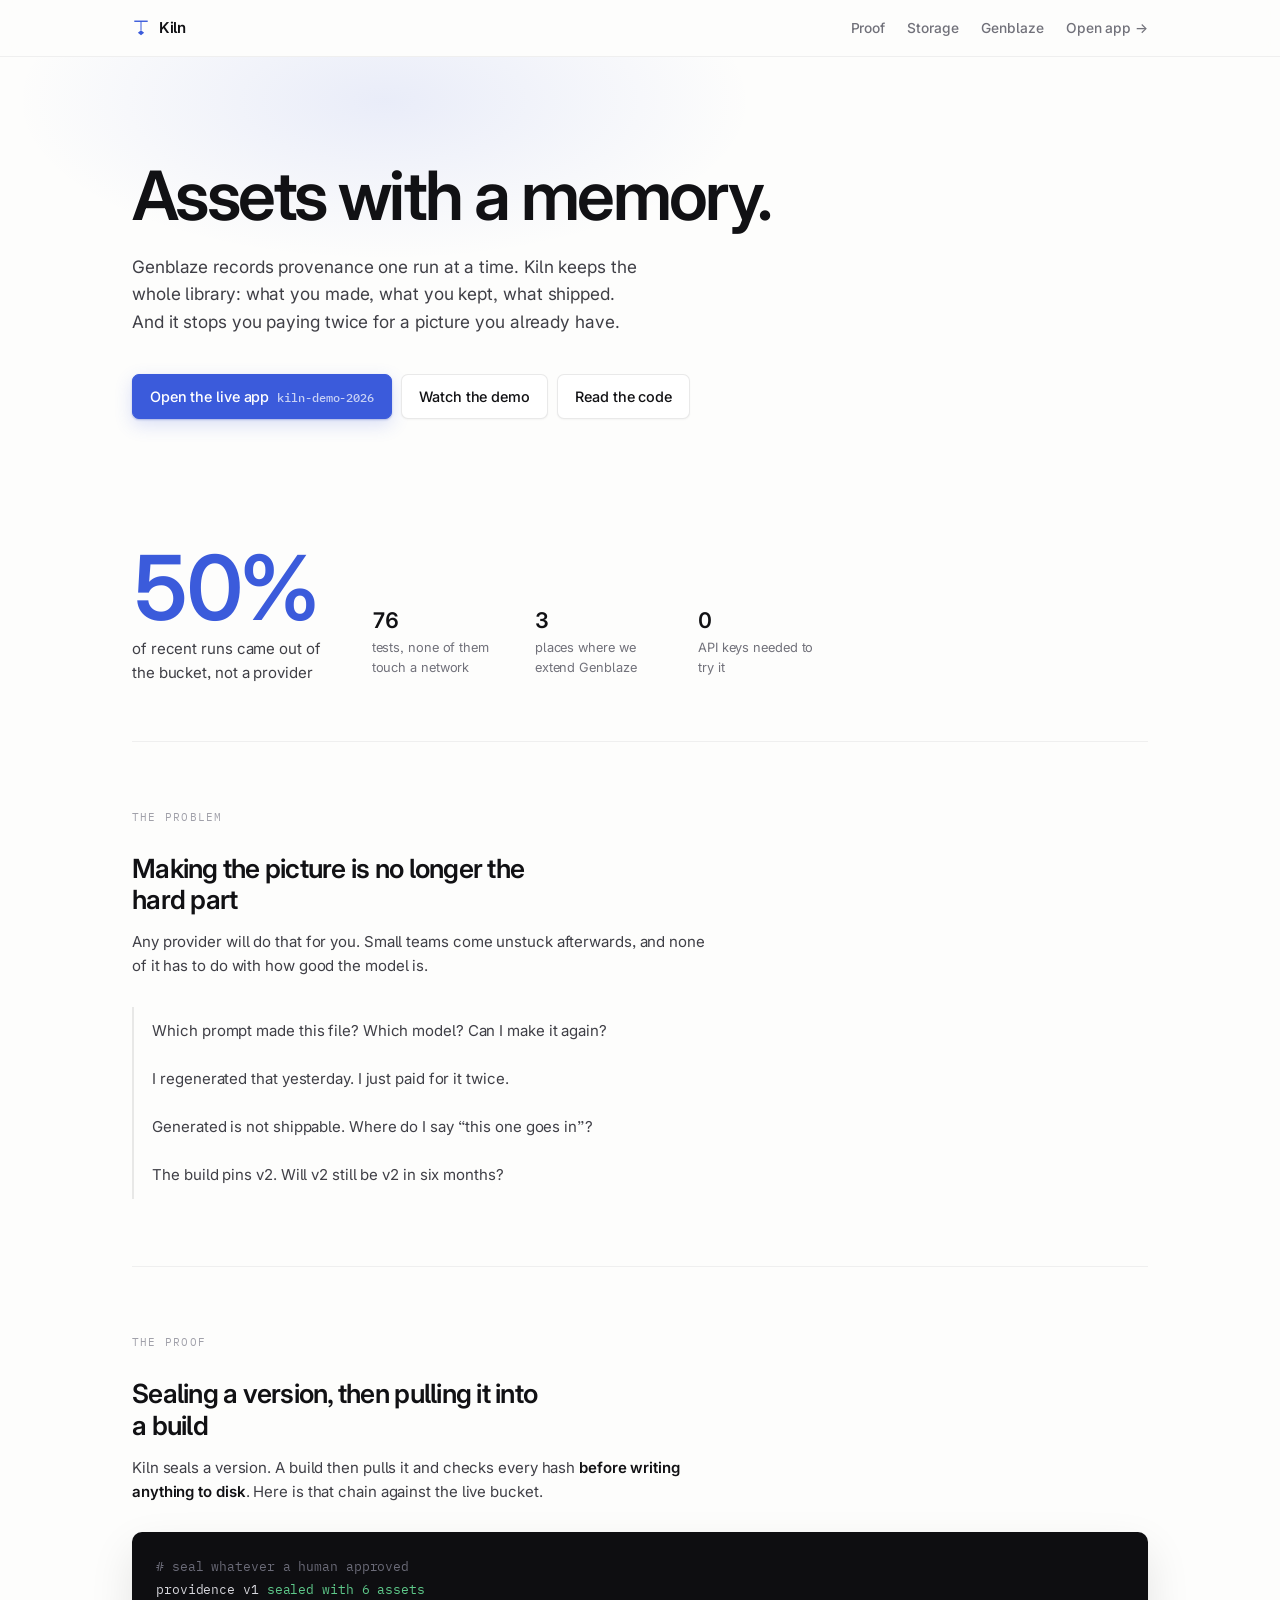
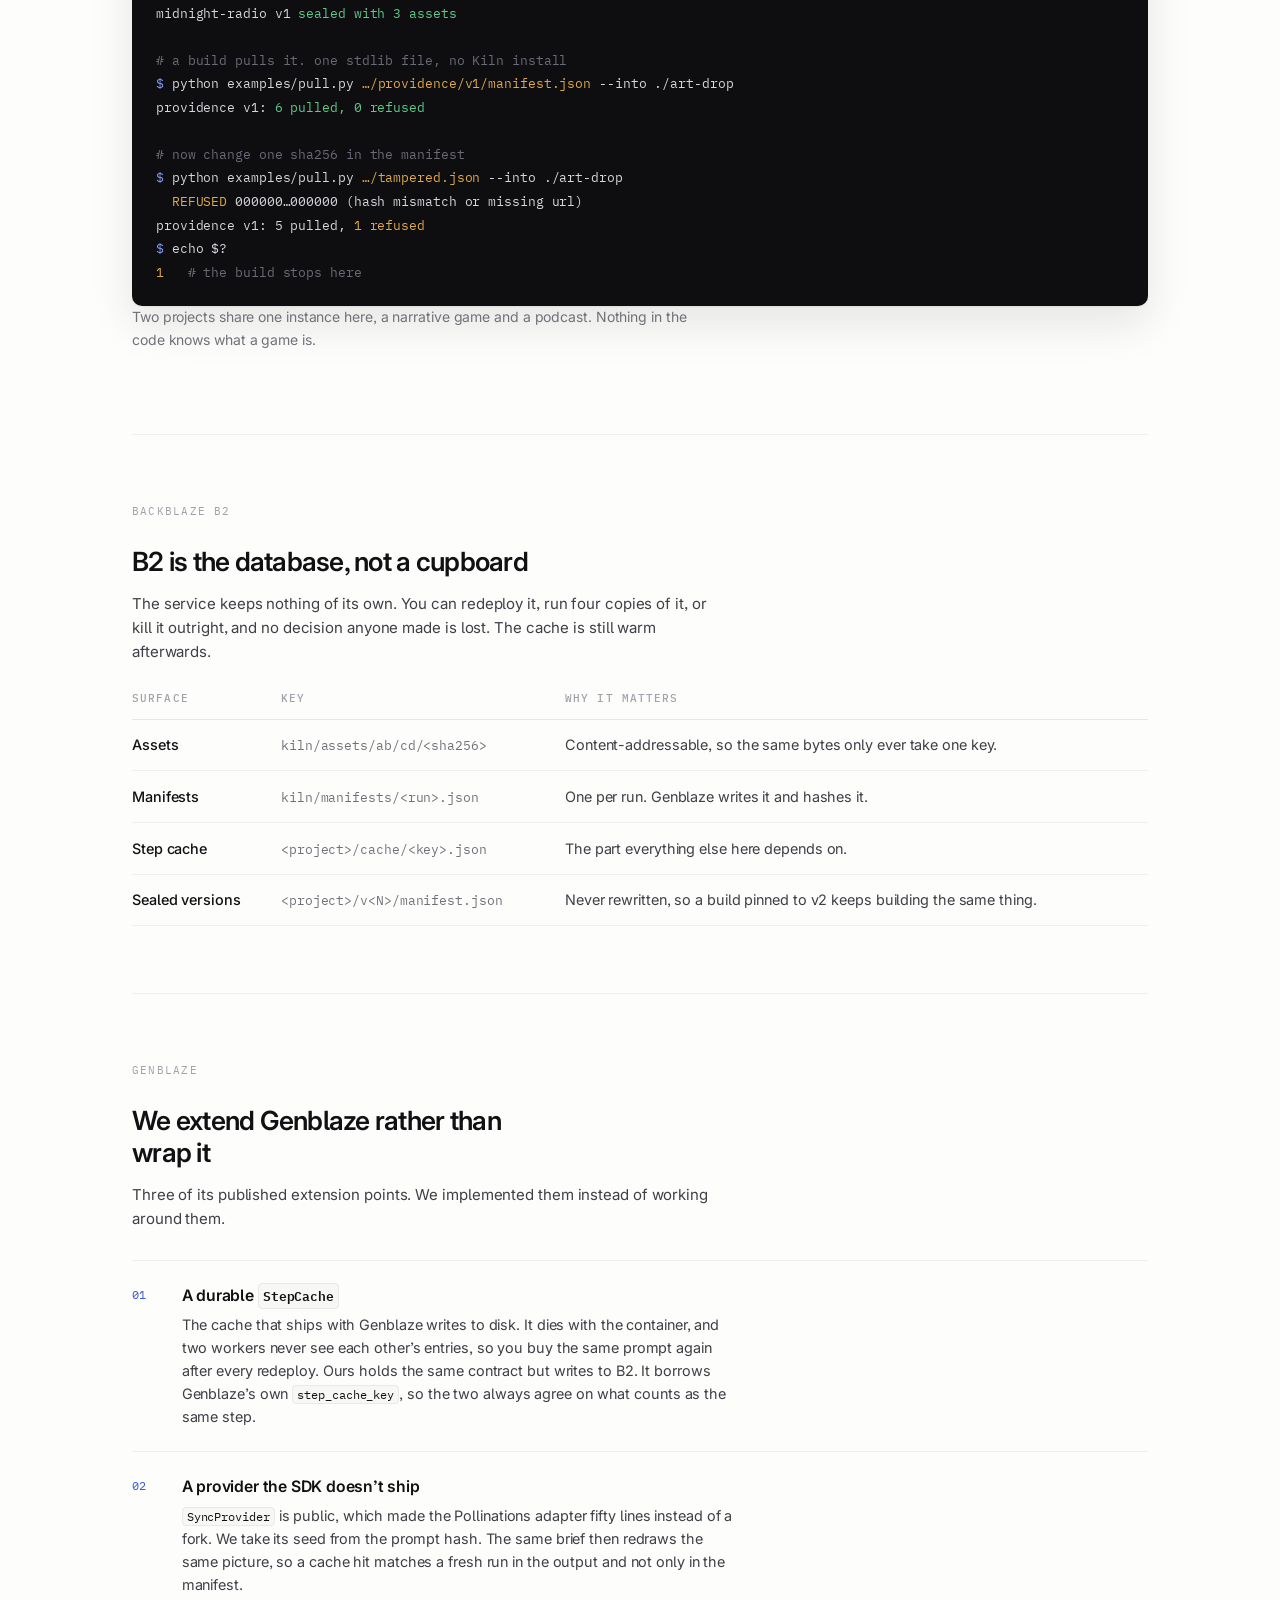
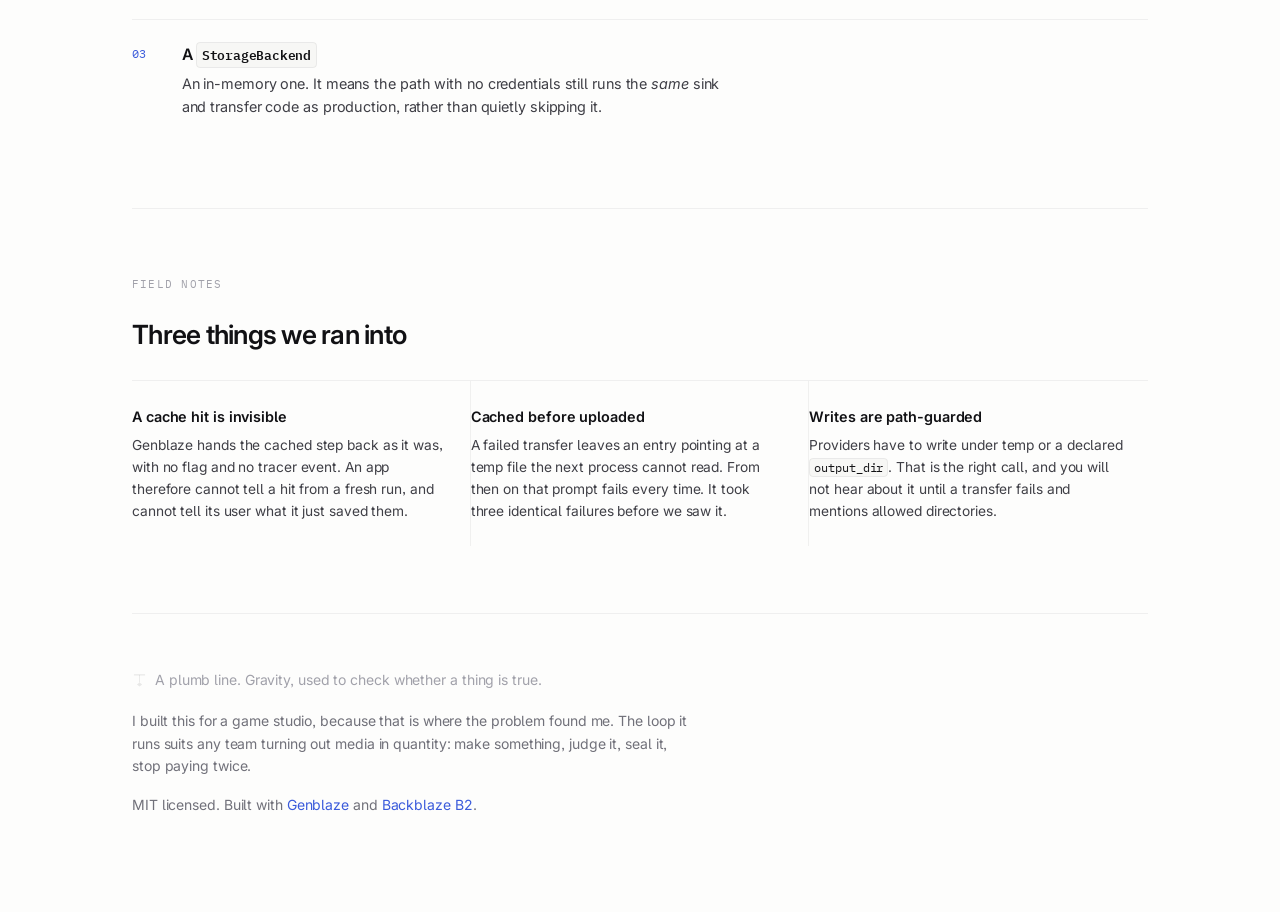
==== commit 42d291ff: "Rewrite the site copy in a plainer voice Removed every em dash from the frontend, 22 of them, and wi" ====
--- a/static/index.html
+++ b/static/index.html
@@ -3,8 +3,8 @@
 <head>
 <meta charset="utf-8">
 <meta name="viewport" content="width=device-width, initial-scale=1">
-<title>Kiln — assets with a memory</title>
-<meta name="description" content="A curated, versioned asset library built on Genblaze and Backblaze B2. Generate, judge, seal — and never pay for the same generation twice.">
+<title>Kiln, assets with a memory</title>
+<meta name="description" content="A curated, versioned asset library built on Genblaze and Backblaze B2. Make something, judge it, seal it, and stop paying twice for what you already have.">
 <link rel="icon" href="data:image/svg+xml,%3Csvg xmlns='http://www.w3.org/2000/svg' viewBox='0 0 24 24'%3E%3Crect width='24' height='24' fill='%233b5bdb'/%3E%3Cline x1='4' y1='3' x2='20' y2='3' stroke='%23fff' stroke-width='2.2' stroke-linecap='square'/%3E%3Cline x1='12' y1='3' x2='12' y2='15' stroke='%23fff' stroke-width='1.54'/%3E%3Cpath d='M 12 15 L 16.2 18.4 L 12 21.5 L 7.8 18.4 Z' fill='%23fff'/%3E%3C/svg%3E">
 <link rel="preconnect" href="https://fonts.googleapis.com">
 <link rel="preconnect" href="https://fonts.gstatic.com" crossorigin>
@@ -70,7 +70,7 @@
     line-height: 1.02;
     letter-spacing: -0.038em;
     font-weight: 600;
-    max-width: 15ch;          /* forces the break — the line is designed, not accidental */
+    max-width: 15ch;          /* forces the break, so the line is designed rather than accidental */
     margin-bottom: 1.4rem;
   }
   .claim { font-size: 1.075rem; color: var(--ink2); max-width: 46ch; margin-bottom: 2.4rem; }
@@ -228,9 +228,9 @@
   <div class="wrap">
     <h1>Assets with a memory.</h1>
     <p class="claim">
-      Genblaze gives you provenance <b>per run</b>. Kiln gives you a curated
-      library <b>across runs</b> — generate, judge, seal, and never pay for the
-      same generation twice.
+      Genblaze records provenance one run at a time. Kiln keeps the whole
+      library: what you made, what you kept, what shipped. And it stops you
+      paying twice for a picture you already have.
     </p>
     <div class="actions">
       <a class="btn primary" href="/app/">Open the live app <span class="k">kiln-demo-2026</span></a>
@@ -247,19 +247,20 @@
   <div class="figures">
     <div class="figure-lead">
       <div class="n">50%</div>
-      <div class="l">of generations served from the bucket instead of a provider</div>
+      <div class="l">of recent runs came out of the bucket, not a provider</div>
     </div>
     <div class="figure-rest">
-      <div><div class="n">76</div><div class="l">tests, none needing a network</div></div>
-      <div><div class="n">3</div><div class="l">Genblaze seams extended</div></div>
-      <div><div class="n">0</div><div class="l">API keys needed to run it</div></div>
+      <div><div class="n">76</div><div class="l">tests, none of them touch a network</div></div>
+      <div><div class="n">3</div><div class="l">places where we extend Genblaze</div></div>
+      <div><div class="n">0</div><div class="l">API keys needed to try it</div></div>
     </div>
   </div>
 
   <section>
     <p class="eyebrow">The problem</p>
-    <h2>Generating media is the easy part now.</h2>
-    <p>Every provider does it. What breaks a small team is everything after — and none of it is about model quality.</p>
+    <h2>Making the picture is no longer the hard part</h2>
+    <p>Any provider will do that for you. Small teams come unstuck afterwards,
+       and none of it has to do with how good the model is.</p>
     <ul class="asks">
       <li>Which prompt made this file? Which model? Can I make it again?</li>
       <li>I regenerated that yesterday. I just paid for it twice.</li>
@@ -270,51 +271,56 @@
 
   <section id="proof">
     <p class="eyebrow">The proof</p>
-    <h2>A sealed version, pulled into a build.</h2>
-    <p>Kiln seals a version. A build pulls it, verifying every hash <b>before a byte touches disk</b>. This is that chain, run against the live bucket:</p>
-<pre><span class="c"># seal what a human approved</span>
+    <h2>Sealing a version, then pulling it into a build</h2>
+    <p>Kiln seals a version. A build then pulls it and checks every hash
+       <b>before writing anything to disk</b>. Here is that chain against the
+       live bucket.</p>
+<pre><span class="c"># seal whatever a human approved</span>
 providence v1 <span class="g">sealed with 6 assets</span>
 midnight-radio v1 <span class="g">sealed with 3 assets</span>
 
-<span class="c"># a build pulls it — one stdlib file, no Kiln install</span>
+<span class="c"># a build pulls it. one stdlib file, no Kiln install</span>
 <span class="b">$</span> python examples/pull.py <span class="y">…/providence/v1/manifest.json</span> --into ./art-drop
 providence v1: <span class="g">6 pulled, 0 refused</span>
 
-<span class="c"># now alter one sha256 in the manifest</span>
+<span class="c"># now change one sha256 in the manifest</span>
 <span class="b">$</span> python examples/pull.py <span class="y">…/tampered.json</span> --into ./art-drop
-  <span class="y">REFUSED</span> 000000…000000 — hash mismatch or missing url
+  <span class="y">REFUSED</span> 000000…000000 (hash mismatch or missing url)
 providence v1: 5 pulled, <span class="y">1 refused</span>
 <span class="b">$</span> echo $?
-<span class="y">1</span>   <span class="c">— the build stops</span></pre>
-    <p class="note">Two projects, one instance: a narrative game and a podcast. Nothing in the code knows what a game is.</p>
+<span class="y">1</span>   <span class="c"># the build stops here</span></pre>
+    <p class="note">Two projects share one instance here, a narrative game and
+       a podcast. Nothing in the code knows what a game is.</p>
   </section>
 
   <section id="storage">
     <p class="eyebrow">Backblaze B2</p>
-    <h2>B2 is not the cupboard. It is the database.</h2>
-    <p>The service holds no state, so it can be redeployed, replicated or killed without losing a decision anyone made — and the cache stays warm across deploys.</p>
+    <h2>B2 is the database, not a cupboard</h2>
+    <p>The service keeps nothing of its own. You can redeploy it, run four
+       copies of it, or kill it outright, and no decision anyone made is
+       lost. The cache is still warm afterwards.</p>
     <table>
       <thead><tr><th>Surface</th><th>Key</th><th>Why it matters</th></tr></thead>
       <tbody>
         <tr>
           <td>Assets</td>
           <td><code>kiln/assets/ab/cd/&lt;sha256&gt;</code></td>
-          <td>Content-addressable — identical bytes occupy one key, forever.</td>
+          <td>Content-addressable, so the same bytes only ever take one key.</td>
         </tr>
         <tr>
           <td>Manifests</td>
           <td><code>kiln/manifests/&lt;run&gt;.json</code></td>
-          <td>Genblaze’s canonical provenance, hash-verified, one per run.</td>
+          <td>One per run. Genblaze writes it and hashes it.</td>
         </tr>
         <tr>
           <td>Step cache</td>
           <td><code>&lt;project&gt;/cache/&lt;key&gt;.json</code></td>
-          <td>The piece the whole project rests on.</td>
+          <td>The part everything else here depends on.</td>
         </tr>
         <tr>
           <td>Sealed versions</td>
           <td><code>&lt;project&gt;/v&lt;N&gt;/manifest.json</code></td>
-          <td>Immutable. A build pinned to v2 keeps building the same thing.</td>
+          <td>Never rewritten, so a build pinned to v2 keeps building the same thing.</td>
         </tr>
       </tbody>
     </table>
@@ -322,25 +328,26 @@
 
   <section id="seams">
     <p class="eyebrow">Genblaze</p>
-    <h2>Kiln does not wrap Genblaze. It extends it.</h2>
-    <p>Three published seams, each implemented rather than worked around.</p>
+    <h2>We extend Genblaze rather than wrap it</h2>
+    <p>Three of its published extension points. We implemented them instead
+       of working around them.</p>
     <div class="seams">
       <div class="seam">
         <div>
           <h3>A durable <code>StepCache</code></h3>
-          <p>The shipped cache is disk-backed: it dies with the container and is never shared between workers, so the same prompt is paid for again after every redeploy. Ours implements the same contract against B2, reusing Genblaze’s own <code>step_cache_key</code>.</p>
+          <p>The cache that ships with Genblaze writes to disk. It dies with the container, and two workers never see each other’s entries, so you buy the same prompt again after every redeploy. Ours holds the same contract but writes to B2. It borrows Genblaze’s own <code>step_cache_key</code>, so the two always agree on what counts as the same step.</p>
         </div>
       </div>
       <div class="seam">
         <div>
           <h3>A provider the SDK doesn’t ship</h3>
-          <p><code>SyncProvider</code> is public, so a Pollinations adapter is fifty lines rather than a fork. Its seed comes from the prompt hash — the same brief redraws the same picture, so a cache hit and a fresh run agree in the output as well as in the manifest.</p>
+          <p><code>SyncProvider</code> is public, which made the Pollinations adapter fifty lines instead of a fork. We take its seed from the prompt hash. The same brief then redraws the same picture, so a cache hit matches a fresh run in the output and not only in the manifest.</p>
         </div>
       </div>
       <div class="seam">
         <div>
           <h3>A <code>StorageBackend</code></h3>
-          <p>An in-memory implementation, so the credential-free path runs the <em>same</em> sink, transfer and URL-rewriting code as production instead of skipping it.</p>
+          <p>An in-memory one. It means the path with no credentials still runs the <em>same</em> sink and transfer code as production, rather than quietly skipping it.</p>
         </div>
       </div>
     </div>
@@ -348,19 +355,19 @@
 
   <section>
     <p class="eyebrow">Field notes</p>
-    <h2>Three things we found by using it.</h2>
+    <h2>Three things we ran into</h2>
     <div class="finds">
       <div class="find">
         <h3>A cache hit is invisible</h3>
-        <p>Genblaze returns the cached step verbatim — no flag, no tracer event — so an app can’t tell a hit from a fresh run, and can’t tell its user what was saved.</p>
+        <p>Genblaze hands the cached step back as it was, with no flag and no tracer event. An app therefore cannot tell a hit from a fresh run, and cannot tell its user what it just saved them.</p>
       </div>
       <div class="find">
         <h3>Cached before uploaded</h3>
-        <p>A failed transfer leaves an entry pointing at a temp file the next process can’t read. That prompt then breaks permanently. We hit it three runs in a row.</p>
+        <p>A failed transfer leaves an entry pointing at a temp file the next process cannot read. From then on that prompt fails every time. It took three identical failures before we saw it.</p>
       </div>
       <div class="find">
         <h3>Writes are path-guarded</h3>
-        <p>Providers must write under temp or a declared <code>output_dir</code>. Correct, and invisible until a transfer fails citing allowed directories.</p>
+        <p>Providers have to write under temp or a declared <code>output_dir</code>. That is the right call, and you will not hear about it until a transfer fails and mentions allowed directories.</p>
       </div>
     </div>
   </section>
@@ -372,9 +379,11 @@
         <line x1="12" y1="3" x2="12" y2="15" stroke="currentColor" stroke-width="1.33"/>
         <path d="M 12 15 L 16.2 18.4 L 12 21.5 L 7.8 18.4 Z" fill="currentColor"/>
       </svg>
-      <span>A plumb line: gravity used as a measure of trueness.</span>
-    </div>
-    <p>Built for a game studio because that is where I hit the problem. The loop — generate, judge, seal, never pay twice — belongs to any team producing media at volume.</p>
+      <span>A plumb line. Gravity, used to check whether a thing is true.</span>
+    </div>
+    <p>I built this for a game studio, because that is where the problem
+       found me. The loop it runs suits any team turning out media in
+       quantity: make something, judge it, seal it, stop paying twice.</p>
     <p style="margin-top:.8rem">MIT licensed. Built with <a href="https://github.com/backblaze-labs/genblaze">Genblaze</a> and <a href="https://www.backblaze.com/cloud-storage">Backblaze B2</a>.</p>
   </footer>
 
